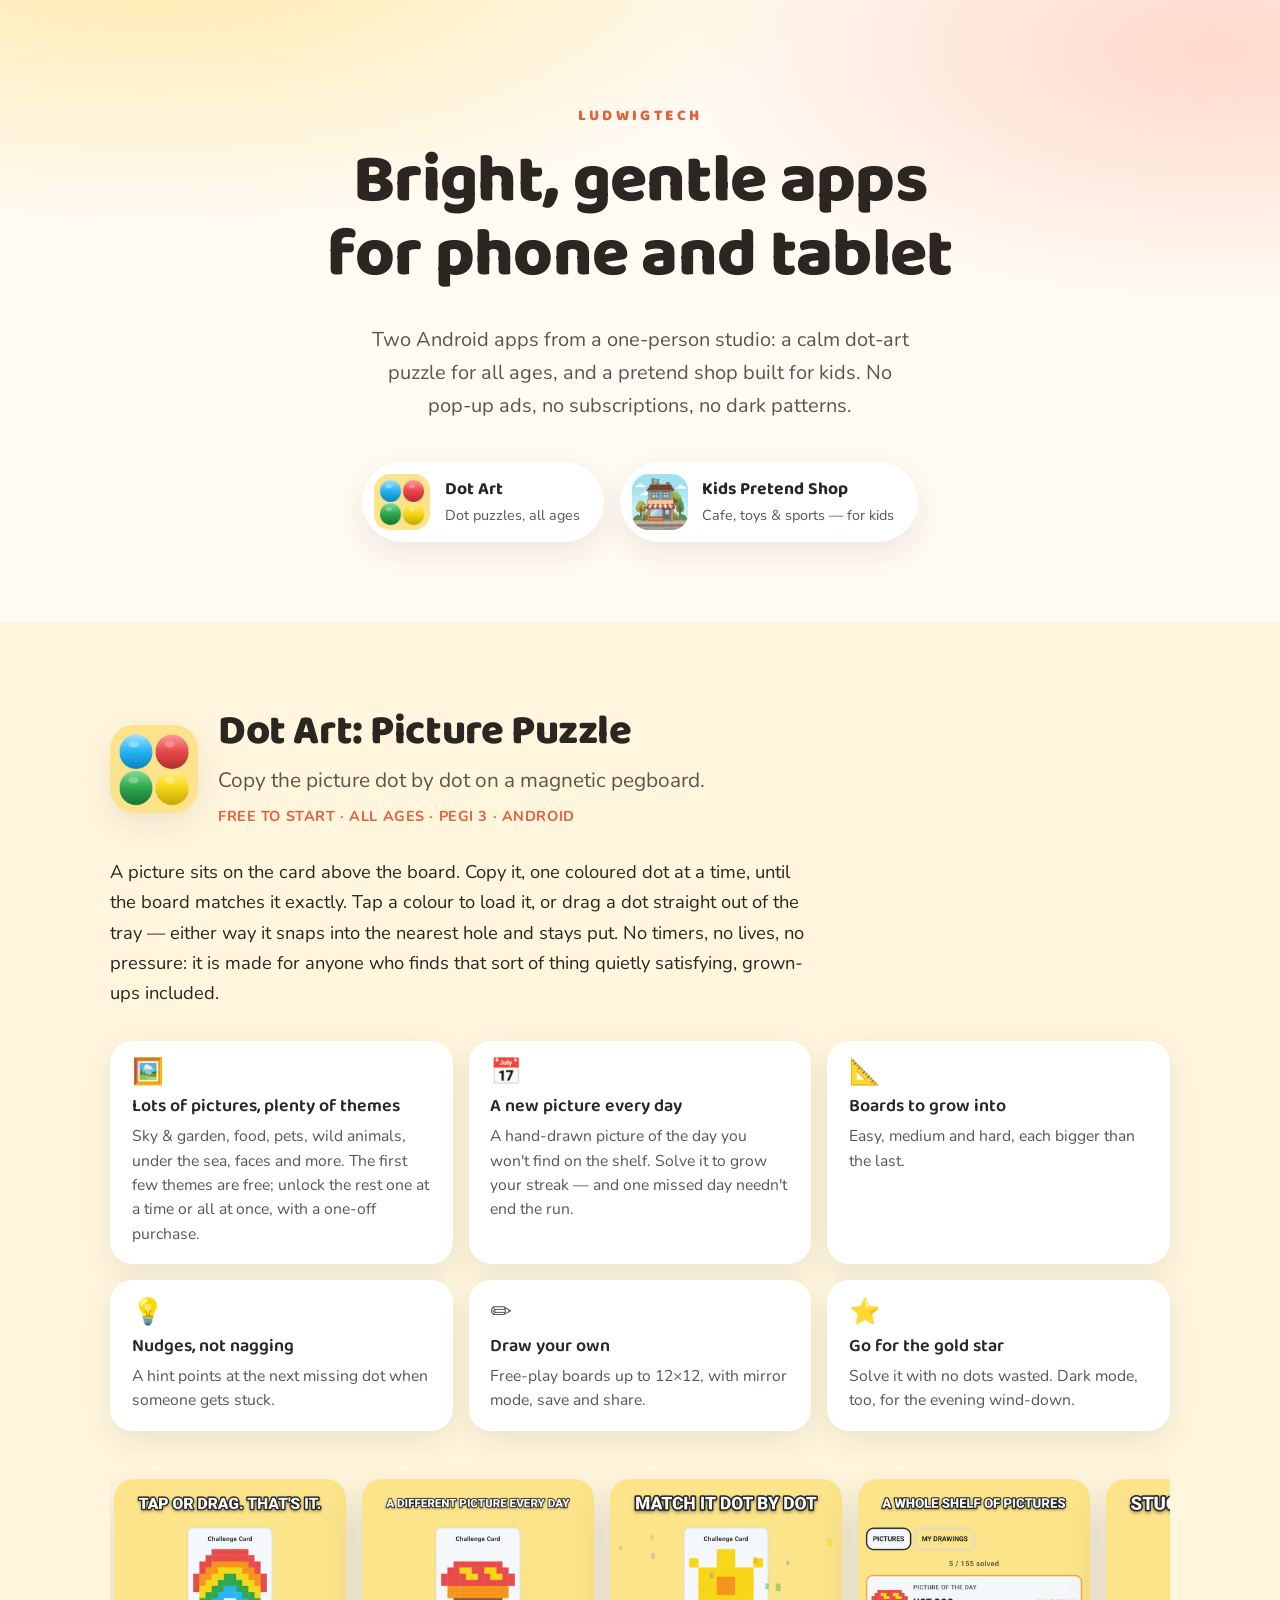
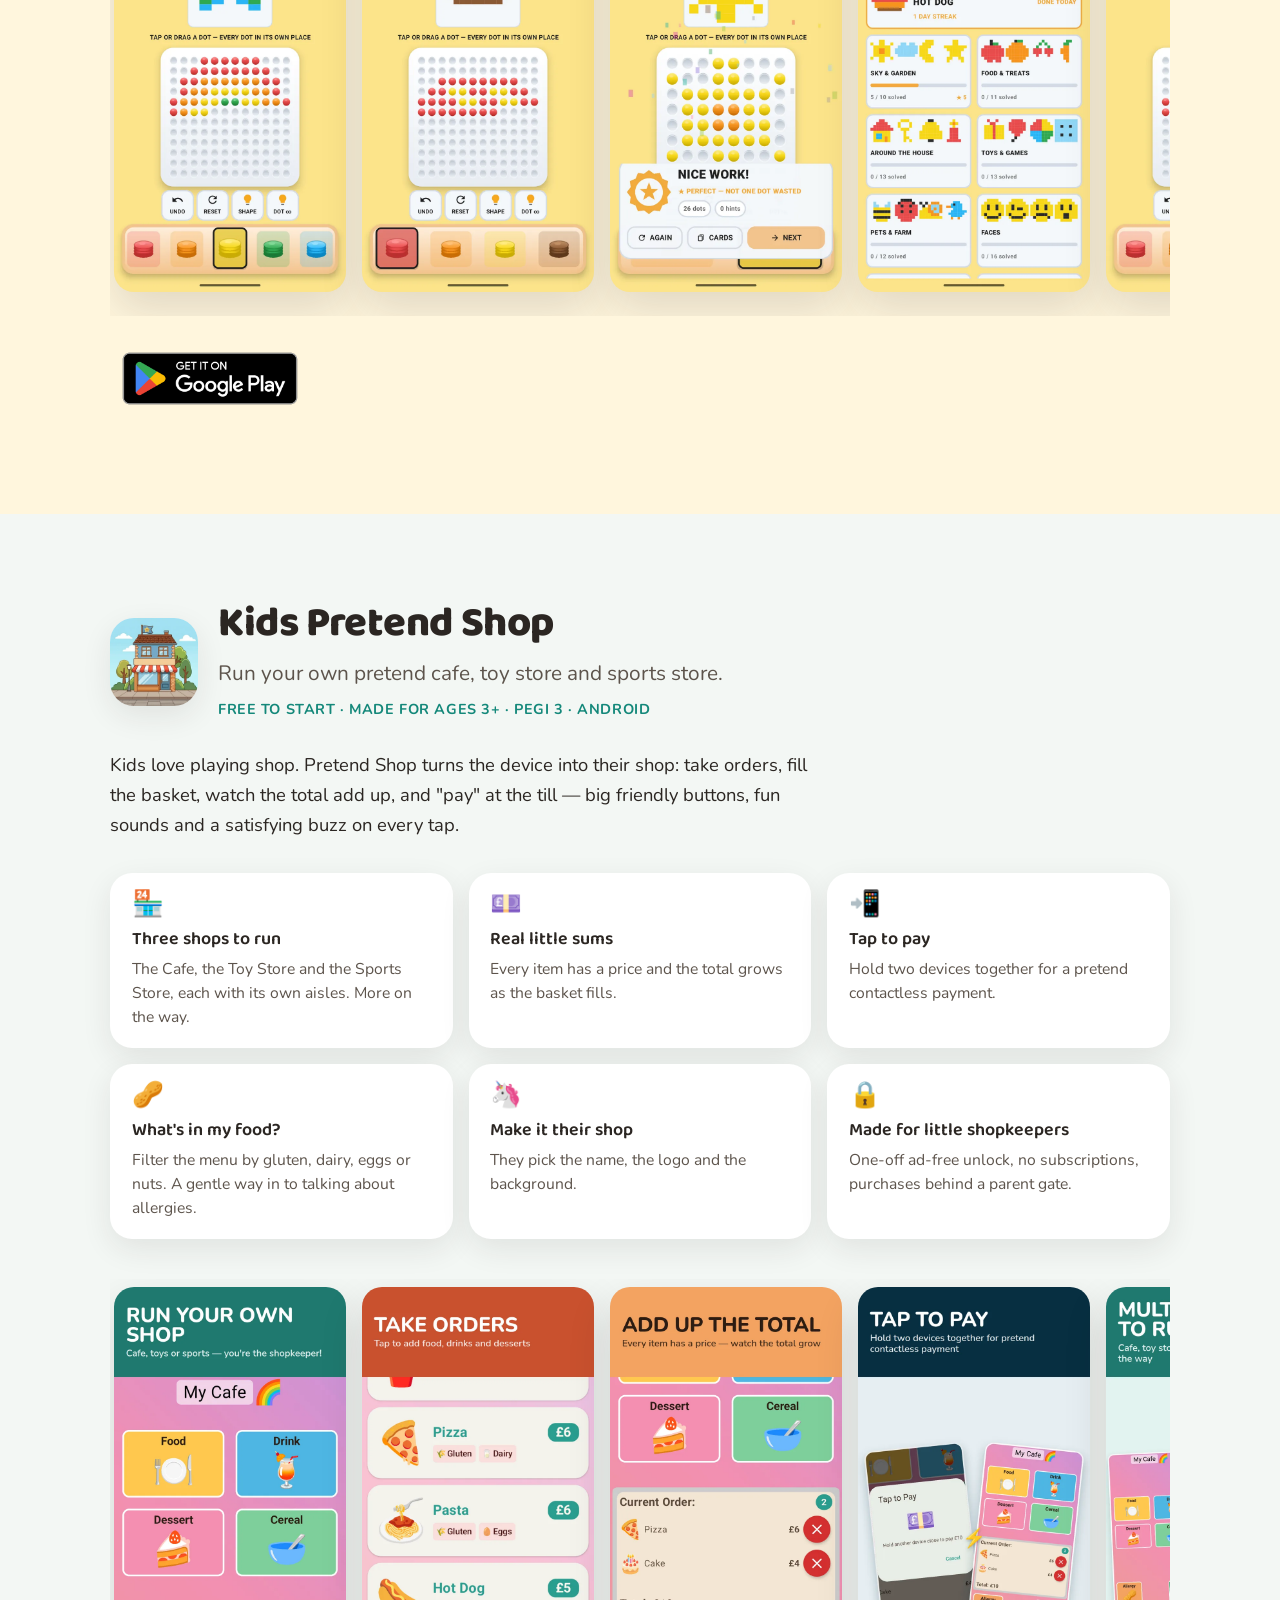
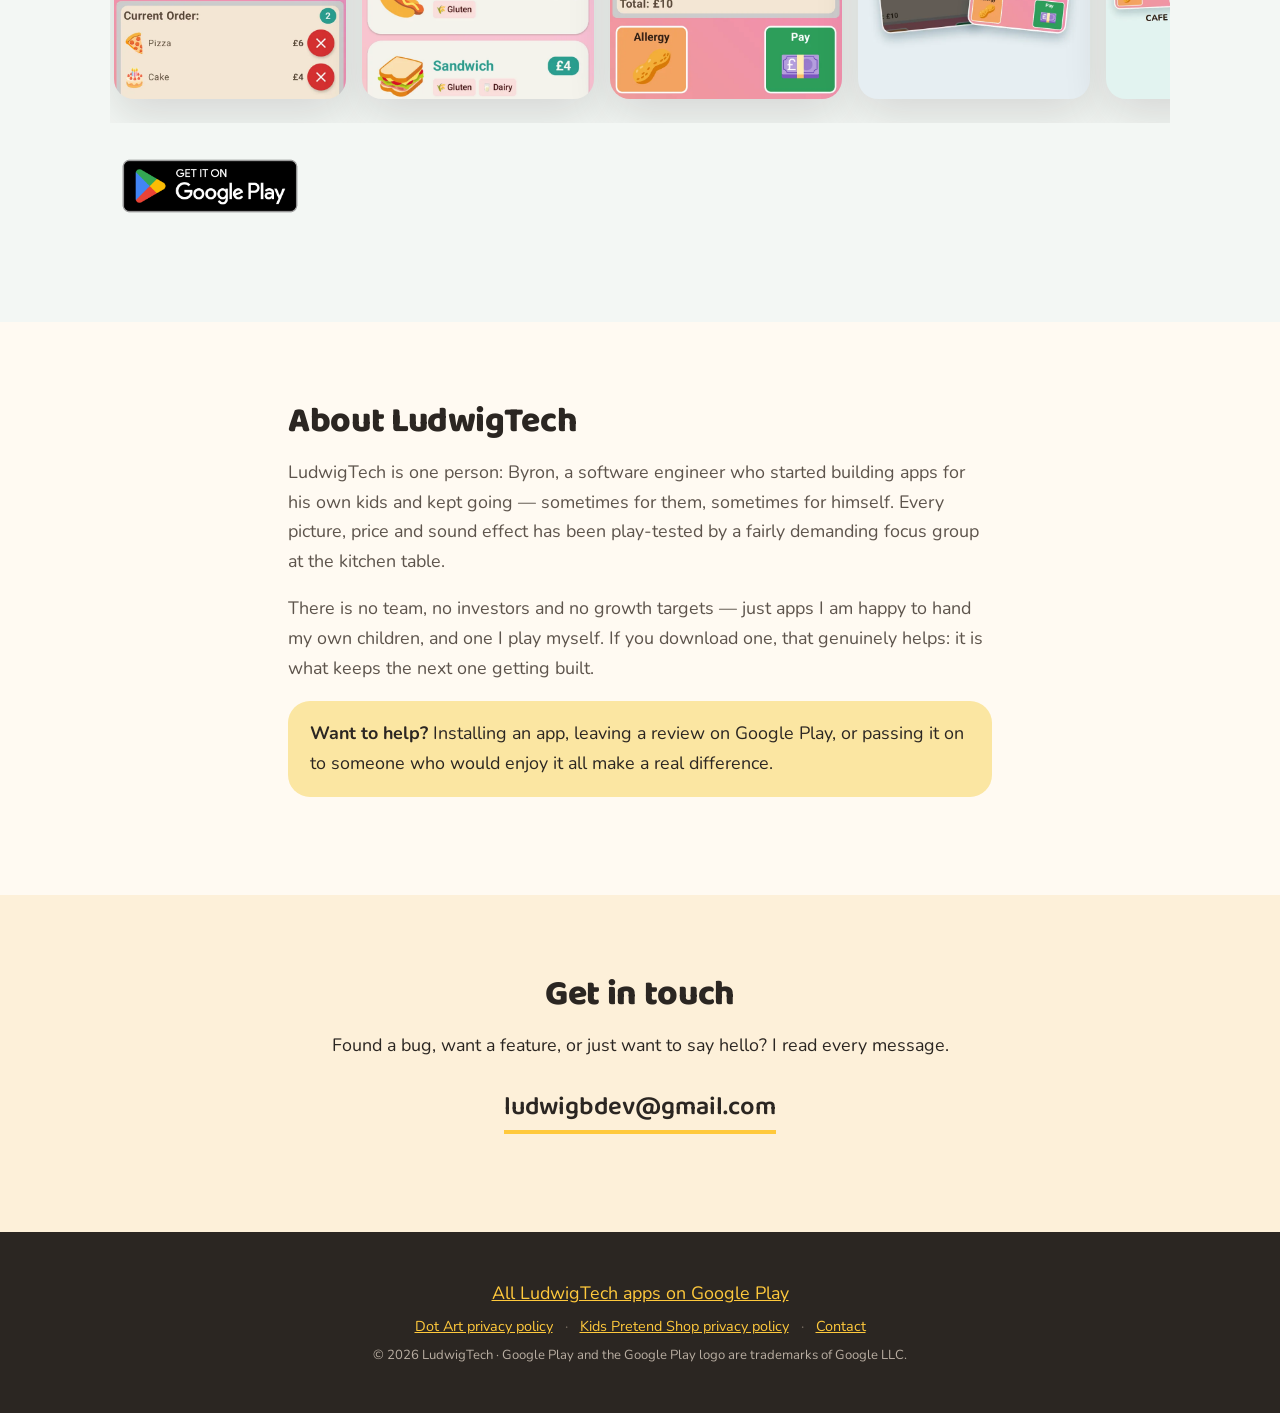
==== index.html @ 025e7d67 "Update Dot Art for 1.10: new name and picture of the day Rename to Dot Art: Picture Puzzle, add a fe" ====
<!DOCTYPE html>
<html lang="en">
<head>
<meta charset="UTF-8">
<meta name="viewport" content="width=device-width, initial-scale=1">
<title>LudwigTech — Bright, gentle Android apps</title>
<meta name="description" content="LudwigTech makes bright, gentle Android apps: Dot Art: Picture Puzzle, a calm dot puzzle for all ages, and Kids Pretend Shop, a pretend shop for kids.">
<meta name="author" content="LudwigTech">
<link rel="canonical" href="https://byronludwig.github.io/">

<meta property="og:type" content="website">
<meta property="og:title" content="LudwigTech — Bright, gentle Android apps">
<meta property="og:description" content="A calm dot puzzle for all ages, and a pretend shop for kids. Built by one person.">
<meta property="og:url" content="https://byronludwig.github.io/">
<meta property="og:image" content="https://byronludwig.github.io/assets/icons/pretend-shop.webp">
<meta name="twitter:card" content="summary_large_image">

<link rel="icon" href="assets/favicon.svg" type="image/svg+xml">
<link rel="apple-touch-icon" href="assets/icons/dot-art.webp">

<link rel="preconnect" href="https://fonts.googleapis.com">
<link rel="preconnect" href="https://fonts.gstatic.com" crossorigin>
<link rel="stylesheet" href="https://fonts.googleapis.com/css2?family=Baloo+2:wght@600;800&family=Nunito:wght@400;600;700&display=swap">
<link rel="stylesheet" href="styles.css">

<script type="application/ld+json">
{
  "@context": "https://schema.org",
  "@type": "Organization",
  "name": "LudwigTech",
  "url": "https://byronludwig.github.io/",
  "email": "ludwigbdev@gmail.com",
  "description": "Independent developer making bright, gentle Android apps."
}
</script>
</head>
<body>

<a class="skip-link" href="#apps">Skip to the apps</a>

<header class="hero">
  <div class="wrap">
    <p class="eyebrow">LudwigTech</p>
    <h1>Bright, gentle apps<br>for phone and tablet</h1>
    <p class="lede">
      Two Android apps from a one-person studio: a calm dot-art puzzle for all
      ages, and a pretend shop built for kids. No pop-up ads, no subscriptions,
      no dark patterns.
    </p>
    <nav class="hero-apps" aria-label="Our apps">
      <a class="hero-app" href="#dot-art">
        <img src="assets/icons/dot-art.webp" alt="" width="72" height="72" loading="eager">
        <span><strong>Dot Art</strong><em>Dot puzzles, all ages</em></span>
      </a>
      <a class="hero-app" href="#pretend-shop">
        <img src="assets/icons/pretend-shop.webp" alt="" width="72" height="72" loading="eager">
        <span><strong>Kids Pretend Shop</strong><em>Cafe, toys &amp; sports — for kids</em></span>
      </a>
    </nav>
  </div>
</header>

<main id="apps">

  <!-- ─────────────────────────  DOT ART  ───────────────────────── -->
  <section class="app app--dot" id="dot-art" aria-labelledby="dot-art-title">
    <div class="wrap">
      <div class="app-head">
        <img class="app-icon" src="assets/icons/dot-art.webp" alt="Dot Art app icon" width="112" height="112" loading="lazy">
        <div>
          <h2 id="dot-art-title">Dot Art: Picture Puzzle</h2>
          <p class="tagline">Copy the picture dot by dot on a magnetic pegboard.</p>
          <p class="meta">Free to start · All ages · PEGI 3 · Android</p>
        </div>
      </div>

      <p class="blurb">
        A picture sits on the card above the board. Copy it, one coloured dot at a
        time, until the board matches it exactly. Tap a colour to load it, or drag a
        dot straight out of the tray — either way it snaps into the nearest hole and
        stays put. No timers, no lives, no pressure: it is made for anyone who
        finds that sort of thing quietly satisfying, grown-ups included.
      </p>

      <ul class="features">
        <li><span aria-hidden="true">🖼️</span><strong>Lots of pictures, plenty of themes</strong>Sky &amp; garden, food, pets, wild animals, under the sea, faces and more. The first few themes are free; unlock the rest one at a time or all at once, with a one-off purchase.</li>
        <li><span aria-hidden="true">📅</span><strong>A new picture every day</strong>A hand-drawn picture of the day you won't find on the shelf. Solve it to grow your streak — and one missed day needn't end the run.</li>
        <li><span aria-hidden="true">📐</span><strong>Boards to grow into</strong>Easy, medium and hard, each bigger than the last.</li>
        <li><span aria-hidden="true">💡</span><strong>Nudges, not nagging</strong>A hint points at the next missing dot when someone gets stuck.</li>
        <li><span aria-hidden="true">✏️</span><strong>Draw your own</strong>Free-play boards up to 12×12, with mirror mode, save and share.</li>
        <li><span aria-hidden="true">⭐</span><strong>Go for the gold star</strong>Solve it with no dots wasted. Dark mode, too, for the evening wind-down.</li>
      </ul>

      <div class="shots" role="group" aria-label="Dot Art screenshots" tabindex="0">
        <img src="assets/shots/dot-art/04.webp" alt="Tap or drag a dot — a rainbow picture part-built on the pegboard" width="720" height="1280" loading="lazy">
        <img src="assets/shots/dot-art/07.webp" alt="The picture of the day, a hot dog, part-copied on the pegboard" width="720" height="1280" loading="lazy">
        <img src="assets/shots/dot-art/02.webp" alt="A solved sun picture with a gold star and the message Perfect — not one dot wasted" width="720" height="1280" loading="lazy">
        <img src="assets/shots/dot-art/01.webp" alt="The picture shelf, with the picture of the day on a one-day streak above themes such as Sky and Garden, Food and Treats, Pets and Farm" width="720" height="1280" loading="lazy">
        <img src="assets/shots/dot-art/05.webp" alt="A hint highlighting the hole where a dot is missing" width="720" height="1280" loading="lazy">
        <img src="assets/shots/dot-art/03.webp" alt="Free drawing mode on a 12 by 12 board with a full colour tray" width="720" height="1280" loading="lazy">
        <img src="assets/shots/dot-art/06.webp" alt="The same rainbow board in dark mode" width="720" height="1280" loading="lazy">
      </div>

      <a class="badge" href="https://play.google.com/store/apps/details?id=com.byronludwig.matchthepicture" rel="noopener">
        <img src="assets/google-play-badge.png" alt="Get Dot Art: Picture Puzzle on Google Play" width="323" height="125" loading="lazy">
      </a>
    </div>
  </section>

  <!-- ──────────────────────  PRETEND SHOP  ─────────────────────── -->
  <section class="app app--shop" id="pretend-shop" aria-labelledby="shop-title">
    <div class="wrap">
      <div class="app-head">
        <img class="app-icon" src="assets/icons/pretend-shop.webp" alt="Kids Pretend Shop app icon" width="112" height="112" loading="lazy">
        <div>
          <h2 id="shop-title">Kids Pretend Shop</h2>
          <p class="tagline">Run your own pretend cafe, toy store and sports store.</p>
          <p class="meta">Free to start · Made for ages 3+ · PEGI 3 · Android</p>
        </div>
      </div>

      <p class="blurb">
        Kids love playing shop. Pretend Shop turns the device into their shop:
        take orders, fill the basket, watch the total add up, and "pay" at the till —
        big friendly buttons, fun sounds and a satisfying buzz on every tap.
      </p>

      <ul class="features">
        <li><span aria-hidden="true">🏪</span><strong>Three shops to run</strong>The Cafe, the Toy Store and the Sports Store, each with its own aisles. More on the way.</li>
        <li><span aria-hidden="true">💷</span><strong>Real little sums</strong>Every item has a price and the total grows as the basket fills.</li>
        <li><span aria-hidden="true">📲</span><strong>Tap to pay</strong>Hold two devices together for a pretend contactless payment.</li>
        <li><span aria-hidden="true">🥜</span><strong>What's in my food?</strong>Filter the menu by gluten, dairy, eggs or nuts. A gentle way in to talking about allergies.</li>
        <li><span aria-hidden="true">🦄</span><strong>Make it their shop</strong>They pick the name, the logo and the background.</li>
        <li><span aria-hidden="true">🔒</span><strong>Made for little shopkeepers</strong>One-off ad-free unlock, no subscriptions, purchases behind a parent gate.</li>
      </ul>

      <div class="shots" role="group" aria-label="Kids Pretend Shop screenshots" tabindex="0">
        <img src="assets/shots/pretend-shop/01.webp" alt="The cafe counter with Food, Drink, Dessert and Cereal buttons and a current order" width="720" height="1280" loading="lazy">
        <img src="assets/shots/pretend-shop/02.webp" alt="Taking an order — pizza, pasta, hot dog and sandwich with prices and allergy tags" width="720" height="1280" loading="lazy">
        <img src="assets/shots/pretend-shop/03.webp" alt="The basket adding up to a ten pound total, with Allergy and Pay buttons" width="720" height="1280" loading="lazy">
        <img src="assets/shots/pretend-shop/04.webp" alt="Two phones held together for a pretend tap-to-pay payment" width="720" height="1280" loading="lazy">
        <img src="assets/shots/pretend-shop/05.webp" alt="The cafe, toy shop and sports shop side by side" width="720" height="1280" loading="lazy">
        <img src="assets/shots/pretend-shop/06.webp" alt="The allergy picker with dairy, eggs, gluten, nuts and peanuts" width="720" height="1280" loading="lazy">
        <img src="assets/shots/pretend-shop/07.webp" alt="Two customised shops named Emma's Cafe and Jake's Sports World" width="720" height="1280" loading="lazy">
        <img src="assets/shots/pretend-shop/08.webp" alt="A cafe customised with a cloudy sky background and a unicorn logo" width="720" height="1280" loading="lazy">
      </div>

      <a class="badge" href="https://play.google.com/store/apps/details?id=com.byronludwig.pretendplay" rel="noopener">
        <img src="assets/google-play-badge.png" alt="Get Kids Pretend Shop on Google Play" width="323" height="125" loading="lazy">
      </a>
    </div>
  </section>

  <!-- ─────────────────────────  ABOUT  ─────────────────────────── -->
  <section class="about" id="about" aria-labelledby="about-title">
    <div class="wrap">
      <h2 id="about-title">About LudwigTech</h2>
      <p>
        LudwigTech is one person: Byron, a software engineer who started building
        apps for his own kids and kept going — sometimes for them, sometimes for
        himself. Every picture, price and sound effect has been play-tested by a
        fairly demanding focus group at the kitchen table.
      </p>
      <p>
        There is no team, no investors and no growth targets — just apps I am happy
        to hand my own children, and one I play myself. If you download one, that
        genuinely helps: it is what keeps the next one getting built.
      </p>
      <p class="support">
        <strong>Want to help?</strong> Installing an app, leaving a review on Google
        Play, or passing it on to someone who would enjoy it all make a real
        difference.
      </p>
    </div>
  </section>

  <!-- ────────────────────────  CONTACT  ────────────────────────── -->
  <section class="contact" id="contact" aria-labelledby="contact-title">
    <div class="wrap">
      <h2 id="contact-title">Get in touch</h2>
      <p>
        Found a bug, want a feature, or just want to say hello? I read every message.
      </p>
      <p><a class="mail" href="mailto:ludwigbdev@gmail.com">ludwigbdev@gmail.com</a></p>
    </div>
  </section>

</main>

<footer>
  <div class="wrap">
    <p>
      <a href="https://play.google.com/store/apps/developer?id=LudwigTech" rel="noopener">All LudwigTech apps on Google Play</a>
    </p>
    <p class="links">
      <a href="https://sites.google.com/view/matchthepicture" rel="noopener">Dot Art privacy policy</a>
      <span aria-hidden="true">·</span>
      <a href="https://sites.google.com/view/kidspretendshop" rel="noopener">Kids Pretend Shop privacy policy</a>
      <span aria-hidden="true">·</span>
      <a href="mailto:ludwigbdev@gmail.com">Contact</a>
    </p>
    <p class="small">
      © <span id="year">2026</span> LudwigTech · Google Play and the Google Play logo are trademarks of Google LLC.
    </p>
  </div>
</footer>

<script src="script.js"></script>
</body>
</html>
---- styles.css ----
/* LudwigTech — byronludwig.github.io */

:root {
  --cream:      #fffaf2;
  --cream-deep: #fdf0d9;
  --ink:        #2b2622;
  --ink-soft:   #5d544c;
  --sun:        #ffc93c;
  --sun-soft:   #fbe6a2;
  --coral:      #e2603c;
  --teal:       #14887a;
  --shop-tint:  #f3f7f4;
  --dot-tint:   #fff6dd;
  --radius:     22px;
  --shadow:     0 10px 30px rgba(43, 38, 34, .09);
  --shadow-lg:  0 18px 44px rgba(43, 38, 34, .14);
}

* { box-sizing: border-box; }

html { scroll-behavior: smooth; }

body {
  margin: 0;
  background: var(--cream);
  color: var(--ink);
  font: 400 clamp(1rem, .96rem + .2vw, 1.125rem)/1.65 Nunito, system-ui, sans-serif;
  -webkit-font-smoothing: antialiased;
}

h1, h2, h3 {
  font-family: "Baloo 2", Nunito, system-ui, sans-serif;
  font-weight: 800;
  line-height: 1.08;
  margin: 0 0 .5em;
  letter-spacing: -.01em;
}

a { color: var(--coral); }

img { max-width: 100%; display: block; }

.wrap {
  width: min(1060px, 100% - 2rem);
  margin-inline: auto;
}

.skip-link {
  position: absolute;
  left: -9999px;
  background: var(--ink);
  color: #fff;
  padding: .75rem 1.25rem;
  border-radius: 0 0 12px 0;
  z-index: 10;
}
.skip-link:focus { left: 0; top: 0; }

:where(a, [tabindex]):focus-visible {
  outline: 3px solid var(--teal);
  outline-offset: 3px;
  border-radius: 8px;
}

/* ── hero ───────────────────────────────────────────────────── */

.hero {
  padding: clamp(3.5rem, 9vw, 6.5rem) 0 clamp(3rem, 7vw, 5rem);
  background:
    radial-gradient(1100px 460px at 12% -10%, #ffe9a8 0%, transparent 62%),
    radial-gradient(900px 420px at 95% 8%, #ffd9cc 0%, transparent 60%),
    var(--cream);
  text-align: center;
}

.eyebrow {
  font-family: "Baloo 2", sans-serif;
  font-weight: 800;
  font-size: .95rem;
  letter-spacing: .22em;
  text-transform: uppercase;
  color: var(--coral);
  margin: 0 0 1rem;
}

.hero h1 {
  font-size: clamp(2.35rem, 1.5rem + 4.2vw, 4.25rem);
  margin-bottom: .45em;
}

.lede {
  max-width: 34rem;
  margin: 0 auto;
  color: var(--ink-soft);
  font-size: clamp(1.05rem, 1rem + .35vw, 1.25rem);
}

.hero-apps {
  display: flex;
  flex-wrap: wrap;
  gap: 1rem;
  justify-content: center;
  margin-top: 2.5rem;
}

.hero-app {
  display: flex;
  align-items: center;
  gap: .9rem;
  padding: .75rem 1.5rem .75rem .75rem;
  background: #fff;
  border-radius: 999px;
  box-shadow: var(--shadow);
  text-decoration: none;
  color: var(--ink);
  transition: transform .18s ease, box-shadow .18s ease;
}
.hero-app:hover,
.hero-app:focus-visible { transform: translateY(-3px); box-shadow: var(--shadow-lg); }
.hero-app img { width: 56px; height: 56px; border-radius: 16px; }
.hero-app span { display: flex; flex-direction: column; text-align: left; }
.hero-app strong { font-family: "Baloo 2", sans-serif; font-size: 1.1rem; }
.hero-app em { font-style: normal; font-size: .9rem; color: var(--ink-soft); }

/* ── app sections ───────────────────────────────────────────── */

.app { padding: clamp(3rem, 8vw, 5.5rem) 0; }
.app--dot  { background: var(--dot-tint); }
.app--shop { background: var(--shop-tint); }

.app-head {
  display: flex;
  align-items: center;
  gap: 1.25rem;
  flex-wrap: wrap;
  margin-bottom: 1.75rem;
}

.app-icon {
  width: 88px;
  height: 88px;
  border-radius: 24px;
  box-shadow: var(--shadow);
  flex: none;
}

.app h2 { font-size: clamp(1.7rem, 1.2rem + 2vw, 2.6rem); margin-bottom: .2em; }

.tagline {
  margin: 0;
  font-size: clamp(1.05rem, 1rem + .4vw, 1.3rem);
  color: var(--ink-soft);
}

.meta {
  margin: .5rem 0 0;
  font-size: .9rem;
  font-weight: 700;
  letter-spacing: .04em;
  text-transform: uppercase;
  color: var(--teal);
}

.app--dot .meta { color: var(--coral); }

.blurb {
  max-width: 44rem;
  margin: 0 0 2rem;
  font-size: clamp(1.02rem, 1rem + .25vw, 1.15rem);
}

.features {
  list-style: none;
  padding: 0;
  margin: 0 0 2.5rem;
  display: grid;
  gap: 1rem;
  grid-template-columns: repeat(auto-fit, minmax(270px, 1fr));
}

.features li {
  background: #fff;
  border-radius: var(--radius);
  padding: 1.15rem 1.35rem;
  box-shadow: var(--shadow);
  font-size: .98rem;
  line-height: 1.55;
  color: var(--ink-soft);
}

.features li span {
  display: block;
  font-size: 1.6rem;
  line-height: 1;
  margin-bottom: .55rem;
}

.features li strong {
  display: block;
  font-family: "Baloo 2", sans-serif;
  font-weight: 600;
  font-size: 1.12rem;
  color: var(--ink);
  margin-bottom: .2rem;
}

/* ── screenshot strip ───────────────────────────────────────── */

.shots {
  display: flex;
  gap: 1rem;
  overflow-x: auto;
  scroll-snap-type: x mandatory;
  padding: .5rem .25rem 1.5rem;
  margin-bottom: 1.5rem;
  scrollbar-width: thin;
  -webkit-overflow-scrolling: touch;
}

.shots img {
  flex: none;
  width: clamp(180px, 44vw, 232px);
  height: auto;
  border-radius: 20px;
  box-shadow: var(--shadow-lg);
  scroll-snap-align: center;
  background: #fff;
}

.shots.is-grabbing { cursor: grabbing; }
.shots.is-grabbing img { pointer-events: none; }

/* ── store badge ────────────────────────────────────────────── */

.badge {
  display: inline-block;
  transition: transform .18s ease;
}
.badge:hover, .badge:focus-visible { transform: scale(1.04); }
.badge img { width: 200px; height: auto; }

/* ── about + contact ────────────────────────────────────────── */

.about, .contact { padding: clamp(3rem, 7vw, 5rem) 0; }
.about { background: var(--cream); }

.about .wrap, .contact .wrap { max-width: 44rem; }
.about h2, .contact h2 { font-size: clamp(1.6rem, 1.2rem + 1.6vw, 2.2rem); }
.about p { color: var(--ink-soft); }

.support {
  background: var(--sun-soft);
  border-radius: var(--radius);
  padding: 1.15rem 1.35rem;
  color: var(--ink) !important;
}

.contact {
  background: var(--cream-deep);
  text-align: center;
}

.mail {
  display: inline-block;
  margin-top: .5rem;
  font-family: "Baloo 2", sans-serif;
  font-weight: 600;
  font-size: clamp(1.15rem, 1rem + 1vw, 1.6rem);
  color: var(--ink);
  text-decoration: none;
  border-bottom: 4px solid var(--sun);
  padding-bottom: 2px;
}
.mail:hover, .mail:focus-visible { border-bottom-color: var(--coral); }

/* ── footer ─────────────────────────────────────────────────── */

footer {
  background: var(--ink);
  color: #f4ece2;
  padding: 2.5rem 0;
  text-align: center;
}
footer a { color: var(--sun); }
footer p { margin: .4rem 0; }
footer .small { font-size: .82rem; color: #b9aea2; }
footer .links {
  display: flex;
  flex-wrap: wrap;
  gap: .5rem .75rem;
  justify-content: center;
  font-size: .9rem;
}
footer .links span { color: #7d7166; }

@media (prefers-reduced-motion: reduce) {
  html { scroll-behavior: auto; }
  * { transition: none !important; }
}
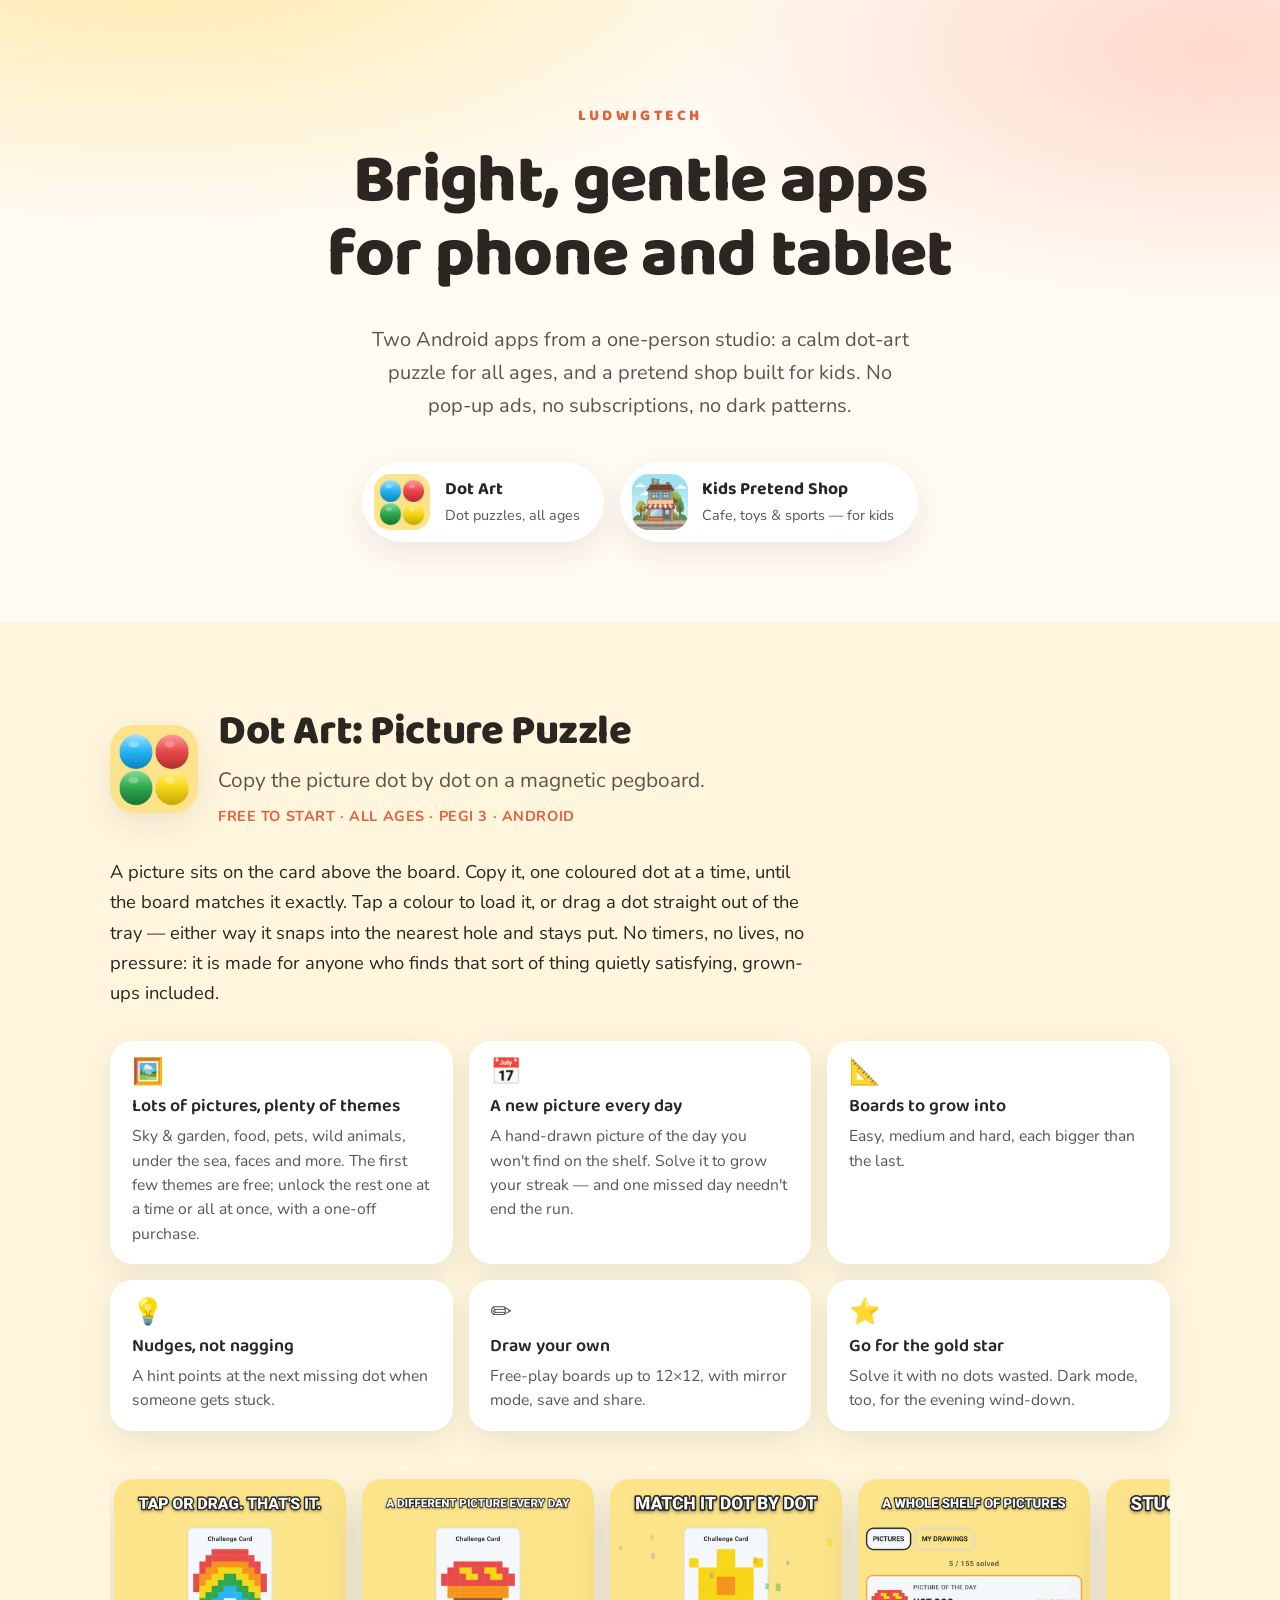
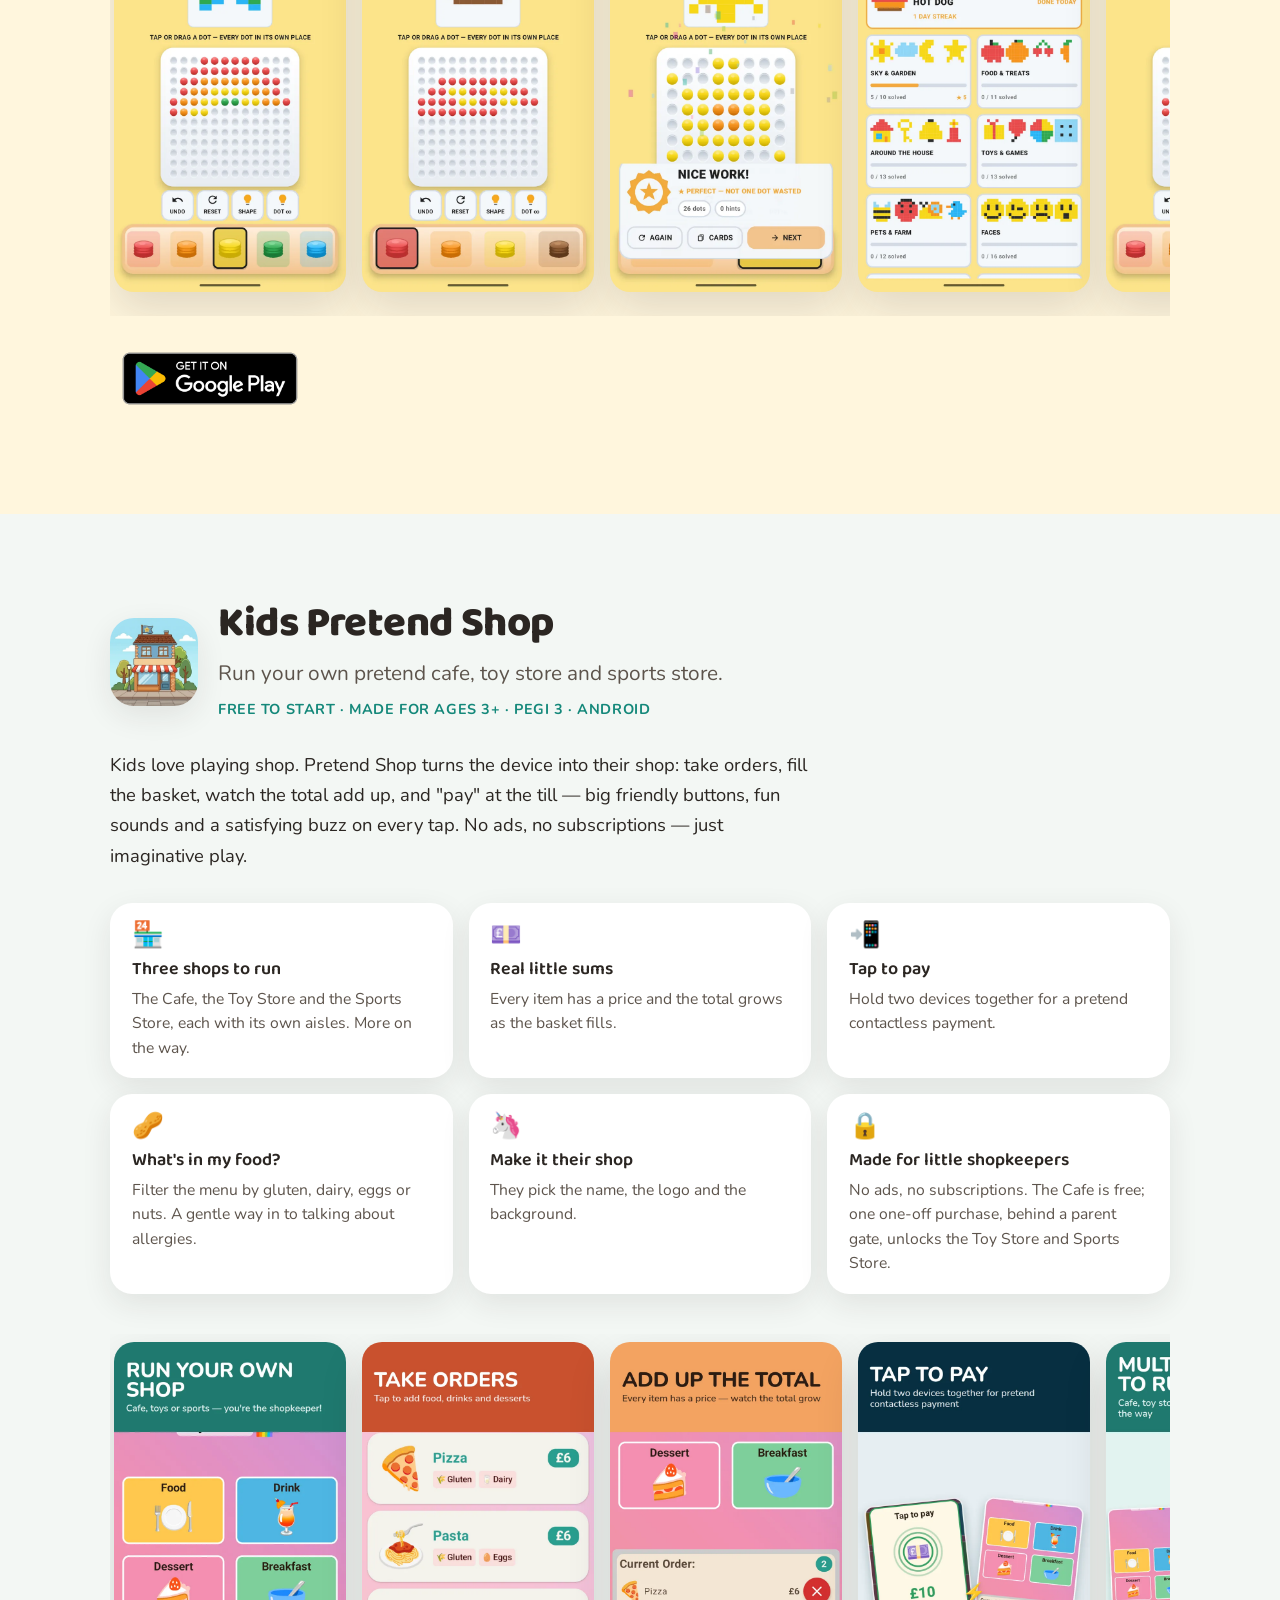
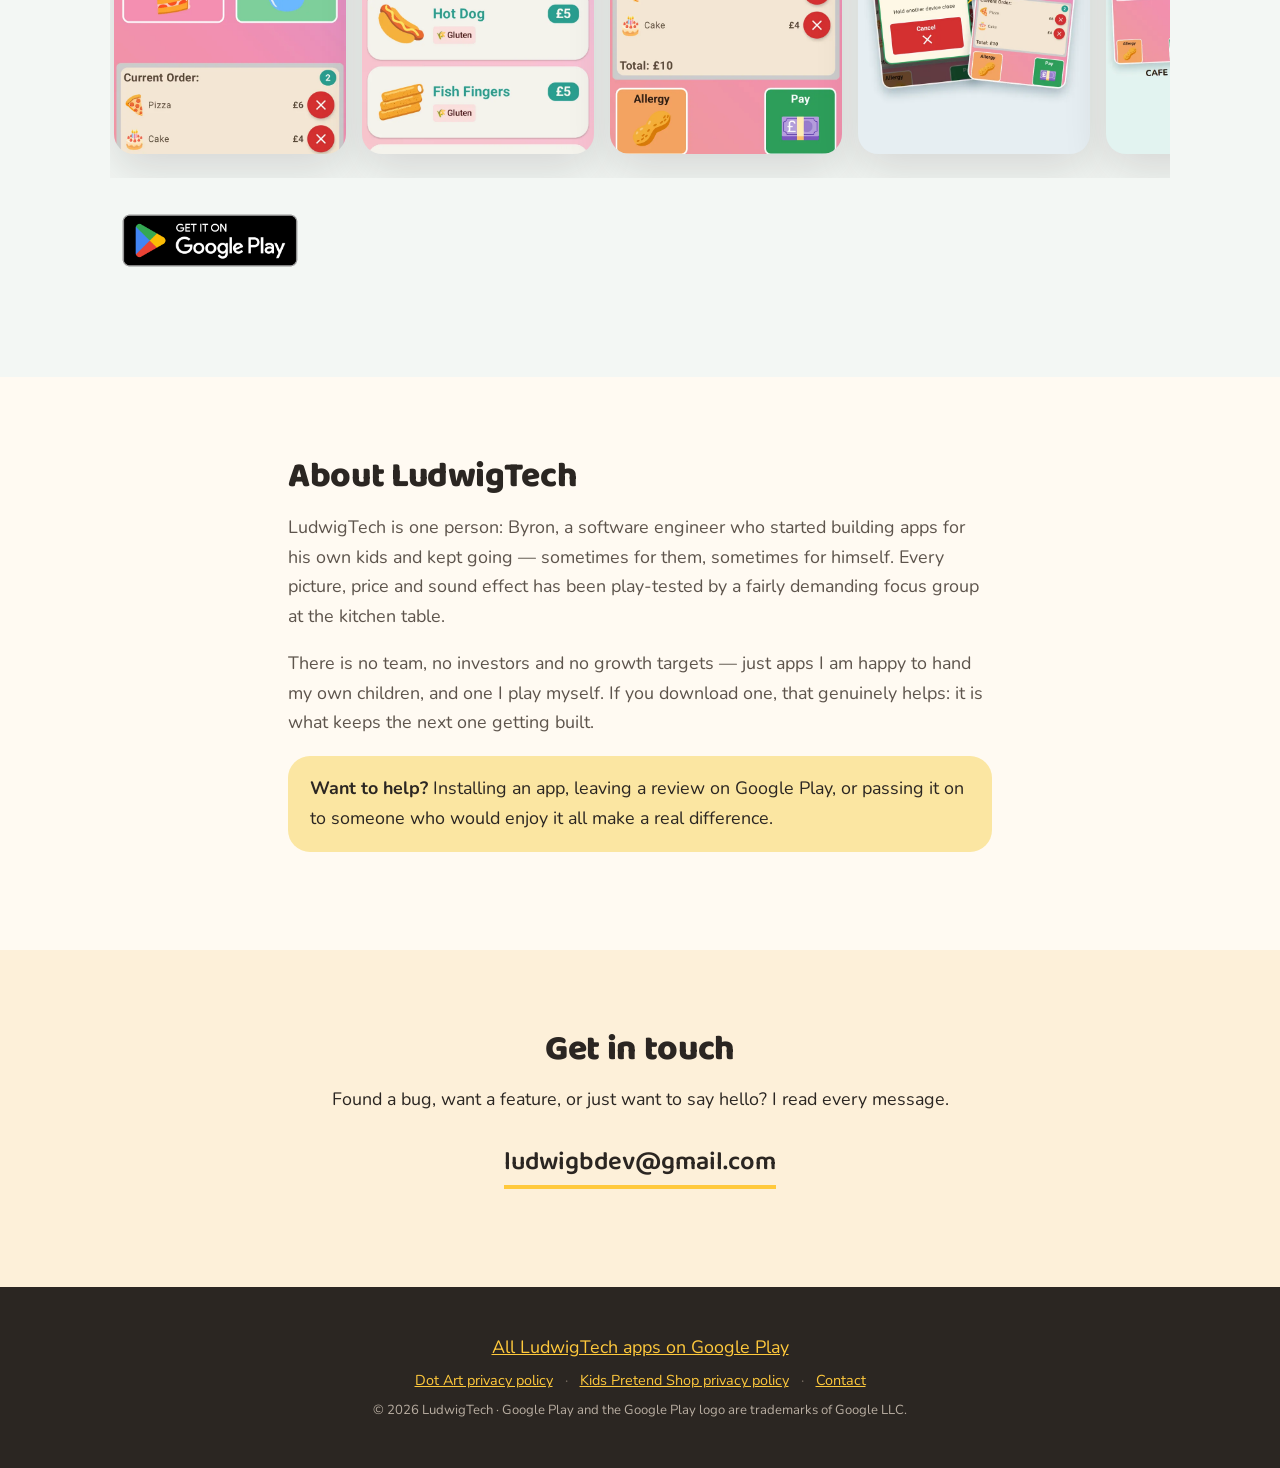
==== commit 5e7216e3: "Update Kids Pretend Shop for 1.4: no ads 1.4 removes all advertising and the Remove Ads purchase, le" ====
--- a/index.html
+++ b/index.html
@@ -123,6 +123,7 @@
         Kids love playing shop. Pretend Shop turns the device into their shop:
         take orders, fill the basket, watch the total add up, and "pay" at the till —
         big friendly buttons, fun sounds and a satisfying buzz on every tap.
+        No ads, no subscriptions — just imaginative play.
       </p>
 
       <ul class="features">
@@ -131,18 +132,18 @@
         <li><span aria-hidden="true">📲</span><strong>Tap to pay</strong>Hold two devices together for a pretend contactless payment.</li>
         <li><span aria-hidden="true">🥜</span><strong>What's in my food?</strong>Filter the menu by gluten, dairy, eggs or nuts. A gentle way in to talking about allergies.</li>
         <li><span aria-hidden="true">🦄</span><strong>Make it their shop</strong>They pick the name, the logo and the background.</li>
-        <li><span aria-hidden="true">🔒</span><strong>Made for little shopkeepers</strong>One-off ad-free unlock, no subscriptions, purchases behind a parent gate.</li>
+        <li><span aria-hidden="true">🔒</span><strong>Made for little shopkeepers</strong>No ads, no subscriptions. The Cafe is free; one one-off purchase, behind a parent gate, unlocks the Toy Store and Sports Store.</li>
       </ul>
 
       <div class="shots" role="group" aria-label="Kids Pretend Shop screenshots" tabindex="0">
-        <img src="assets/shots/pretend-shop/01.webp" alt="The cafe counter with Food, Drink, Dessert and Cereal buttons and a current order" width="720" height="1280" loading="lazy">
-        <img src="assets/shots/pretend-shop/02.webp" alt="Taking an order — pizza, pasta, hot dog and sandwich with prices and allergy tags" width="720" height="1280" loading="lazy">
+        <img src="assets/shots/pretend-shop/01.webp" alt="The cafe counter with Food, Drink, Dessert and Breakfast buttons and a current order" width="720" height="1280" loading="lazy">
+        <img src="assets/shots/pretend-shop/02.webp" alt="Taking an order — pizza, pasta, hot dog and fish fingers with prices and allergy tags" width="720" height="1280" loading="lazy">
         <img src="assets/shots/pretend-shop/03.webp" alt="The basket adding up to a ten pound total, with Allergy and Pay buttons" width="720" height="1280" loading="lazy">
         <img src="assets/shots/pretend-shop/04.webp" alt="Two phones held together for a pretend tap-to-pay payment" width="720" height="1280" loading="lazy">
         <img src="assets/shots/pretend-shop/05.webp" alt="The cafe, toy shop and sports shop side by side" width="720" height="1280" loading="lazy">
-        <img src="assets/shots/pretend-shop/06.webp" alt="The allergy picker with dairy, eggs, gluten, nuts and peanuts" width="720" height="1280" loading="lazy">
-        <img src="assets/shots/pretend-shop/07.webp" alt="Two customised shops named Emma's Cafe and Jake's Sports World" width="720" height="1280" loading="lazy">
-        <img src="assets/shots/pretend-shop/08.webp" alt="A cafe customised with a cloudy sky background and a unicorn logo" width="720" height="1280" loading="lazy">
+        <img src="assets/shots/pretend-shop/06.webp" alt="The allergy picker with dairy and nuts ticked, hiding 21 items from the menu" width="720" height="1280" loading="lazy">
+        <img src="assets/shots/pretend-shop/07.webp" alt="Two customised shops — a cafe on a cloudy sky background and a sports store on bright blue" width="720" height="1280" loading="lazy">
+        <img src="assets/shots/pretend-shop/08.webp" alt="Made for little shopkeepers — no ads, no subscriptions and parent-gated purchases" width="720" height="1280" loading="lazy">
       </div>
 
       <a class="badge" href="https://play.google.com/store/apps/details?id=com.byronludwig.pretendplay" rel="noopener">
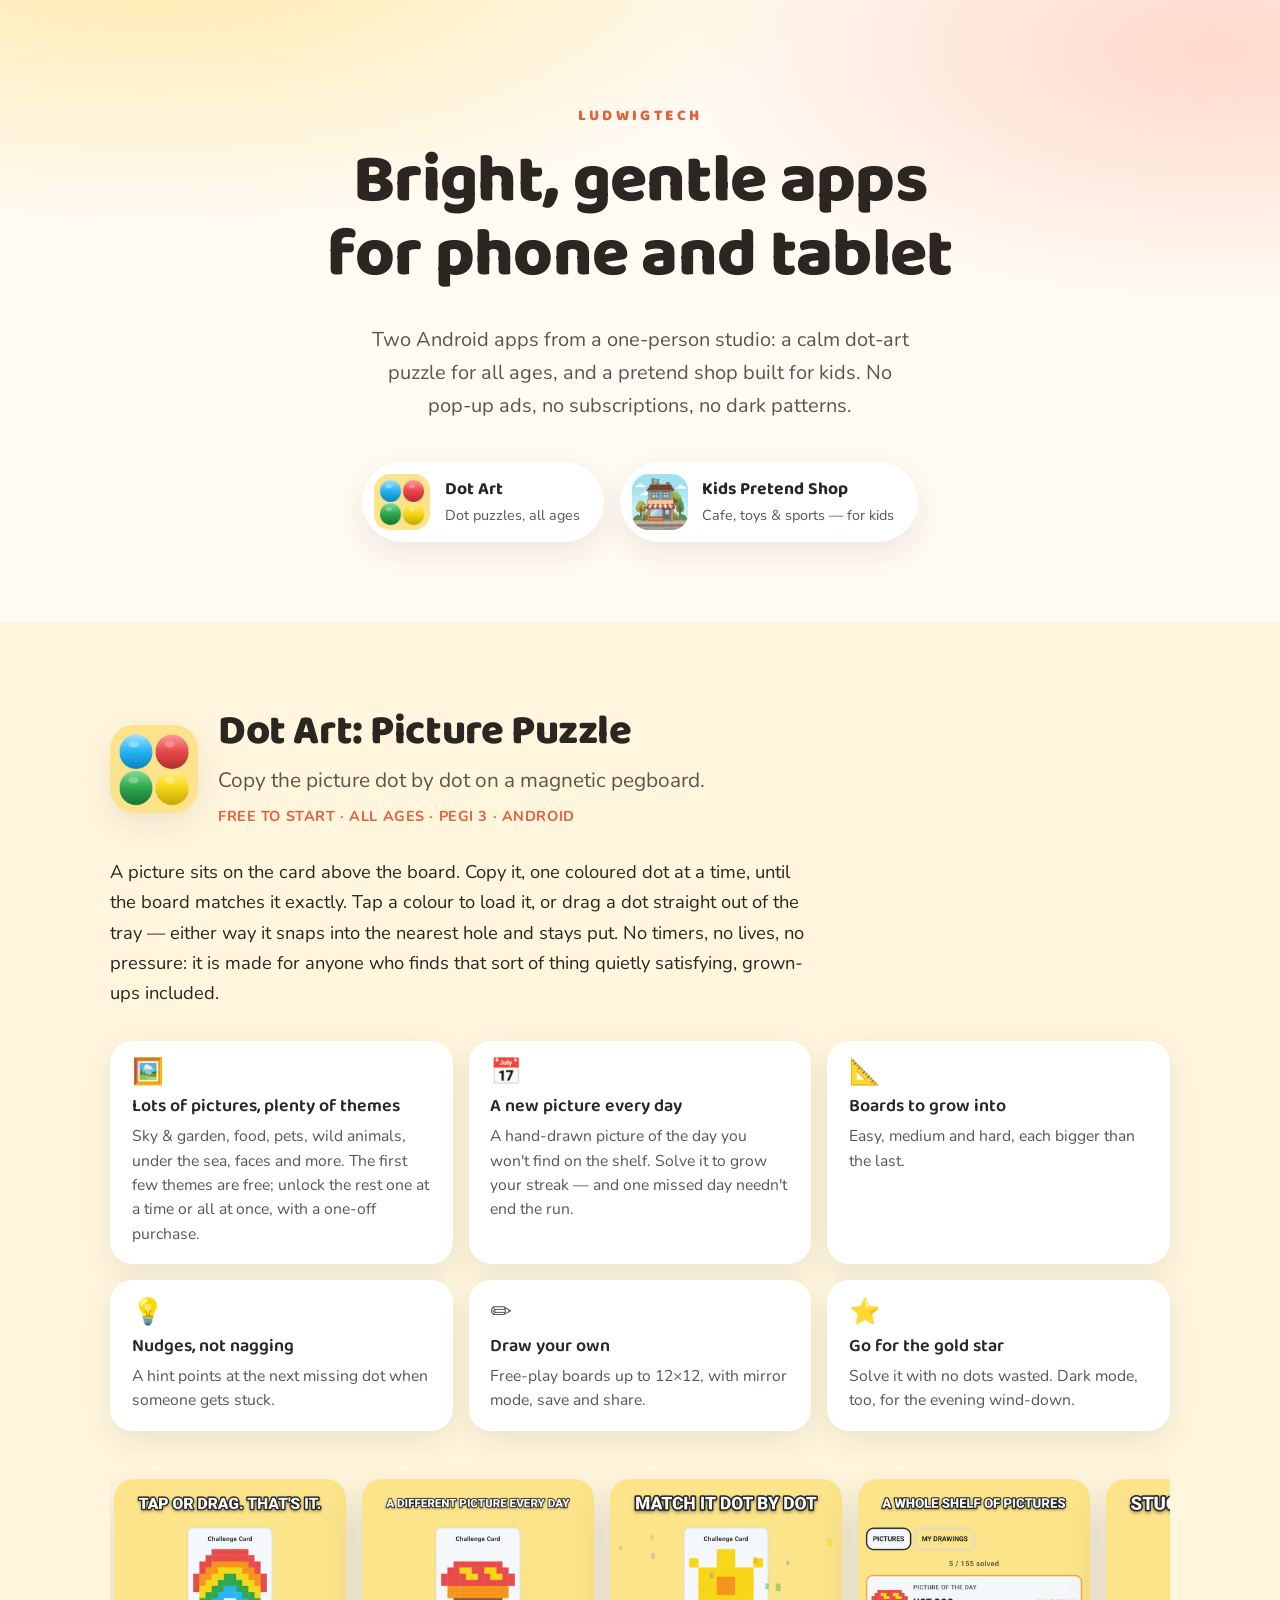
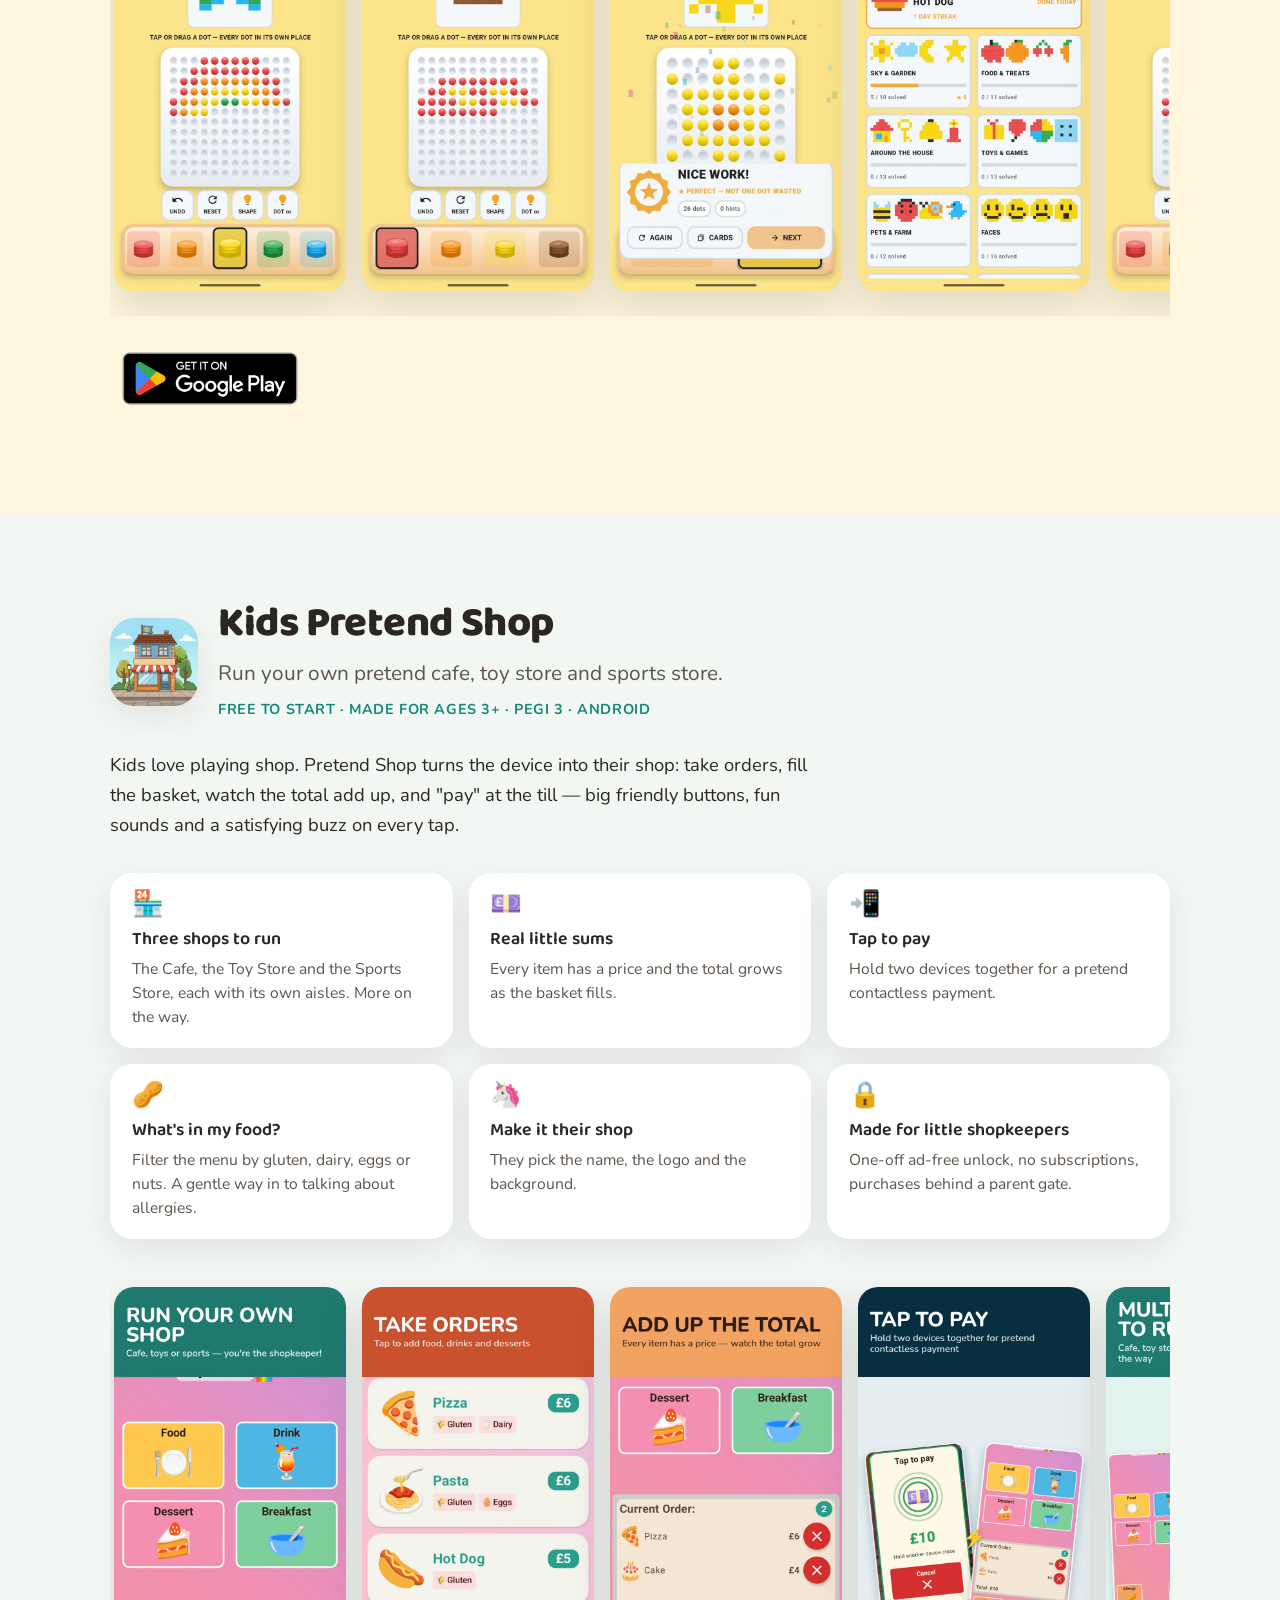
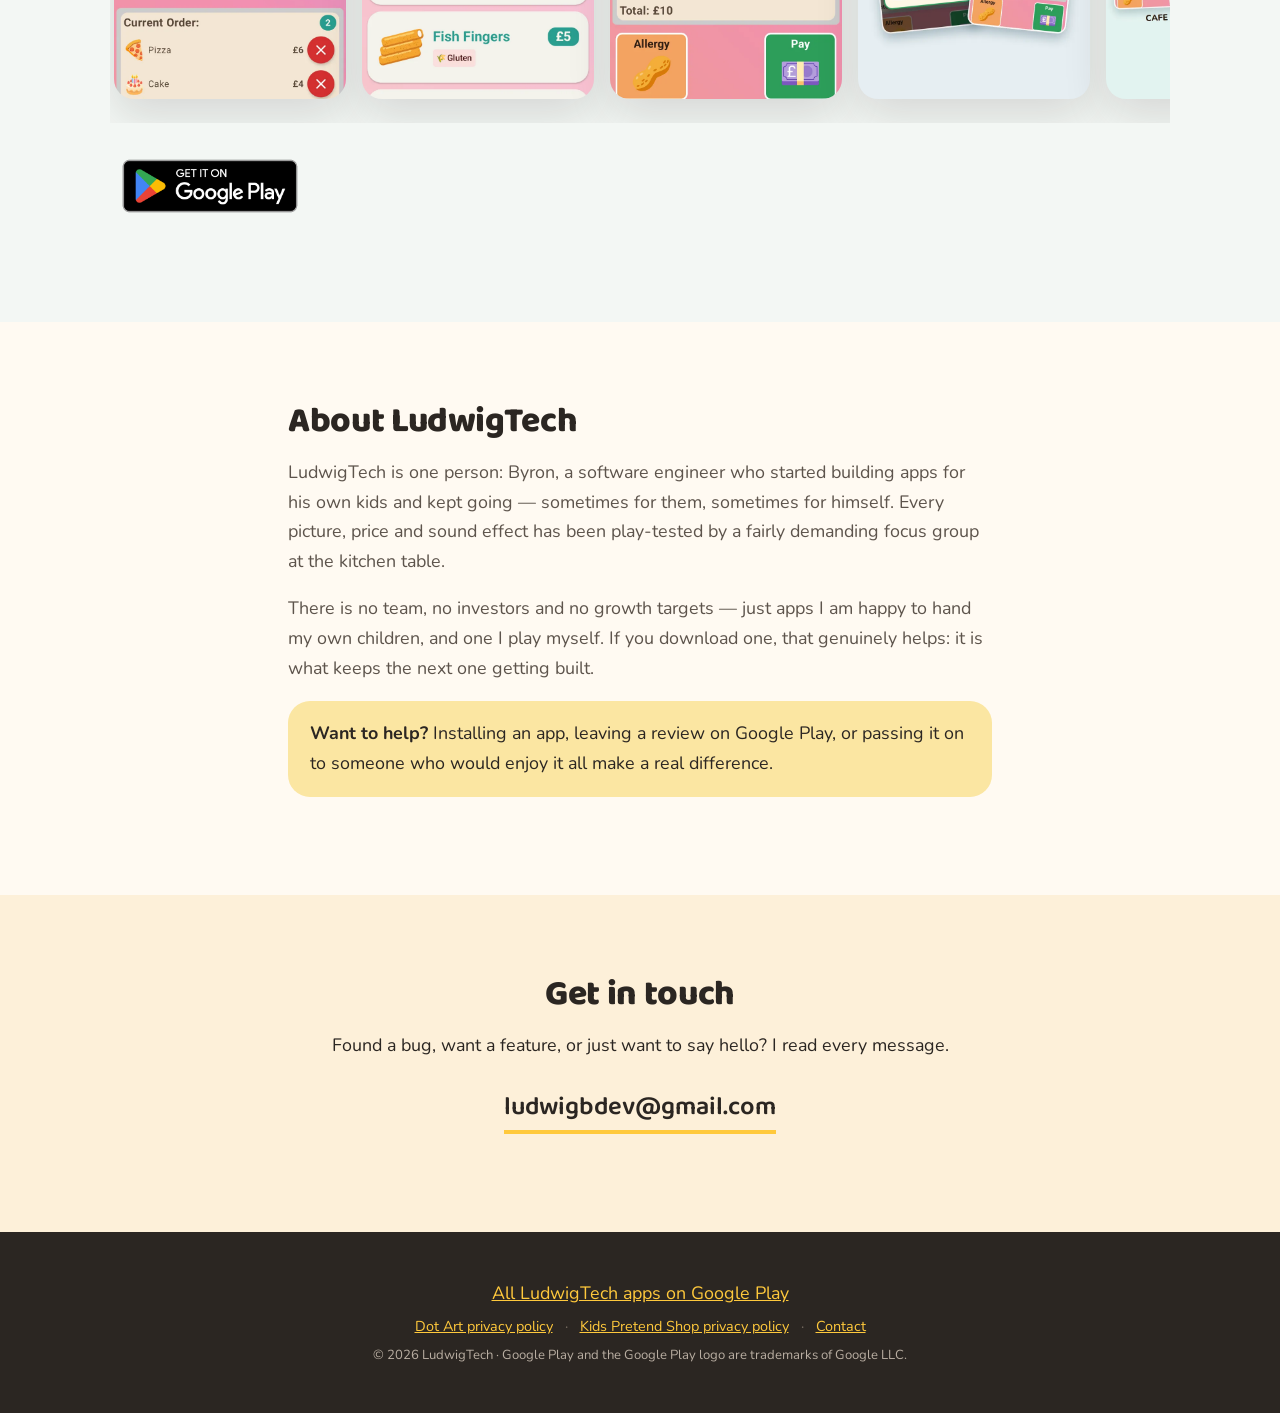
==== commit c4a0ead2: "Restore Kids Pretend Shop ad wording for 1.4 1.4 still carries ads and the Remove Ads purchase; ad r" ====
--- a/index.html
+++ b/index.html
@@ -123,7 +123,6 @@
         Kids love playing shop. Pretend Shop turns the device into their shop:
         take orders, fill the basket, watch the total add up, and "pay" at the till —
         big friendly buttons, fun sounds and a satisfying buzz on every tap.
-        No ads, no subscriptions — just imaginative play.
       </p>
 
       <ul class="features">
@@ -132,7 +131,7 @@
         <li><span aria-hidden="true">📲</span><strong>Tap to pay</strong>Hold two devices together for a pretend contactless payment.</li>
         <li><span aria-hidden="true">🥜</span><strong>What's in my food?</strong>Filter the menu by gluten, dairy, eggs or nuts. A gentle way in to talking about allergies.</li>
         <li><span aria-hidden="true">🦄</span><strong>Make it their shop</strong>They pick the name, the logo and the background.</li>
-        <li><span aria-hidden="true">🔒</span><strong>Made for little shopkeepers</strong>No ads, no subscriptions. The Cafe is free; one one-off purchase, behind a parent gate, unlocks the Toy Store and Sports Store.</li>
+        <li><span aria-hidden="true">🔒</span><strong>Made for little shopkeepers</strong>One-off ad-free unlock, no subscriptions, purchases behind a parent gate.</li>
       </ul>
 
       <div class="shots" role="group" aria-label="Kids Pretend Shop screenshots" tabindex="0">
@@ -143,7 +142,7 @@
         <img src="assets/shots/pretend-shop/05.webp" alt="The cafe, toy shop and sports shop side by side" width="720" height="1280" loading="lazy">
         <img src="assets/shots/pretend-shop/06.webp" alt="The allergy picker with dairy and nuts ticked, hiding 21 items from the menu" width="720" height="1280" loading="lazy">
         <img src="assets/shots/pretend-shop/07.webp" alt="Two customised shops — a cafe on a cloudy sky background and a sports store on bright blue" width="720" height="1280" loading="lazy">
-        <img src="assets/shots/pretend-shop/08.webp" alt="Made for little shopkeepers — no ads, no subscriptions and parent-gated purchases" width="720" height="1280" loading="lazy">
+        <img src="assets/shots/pretend-shop/08.webp" alt="Made for little shopkeepers — a one-off ad-free unlock, no subscriptions and parent-gated purchases" width="720" height="1280" loading="lazy">
       </div>
 
       <a class="badge" href="https://play.google.com/store/apps/details?id=com.byronludwig.pretendplay" rel="noopener">
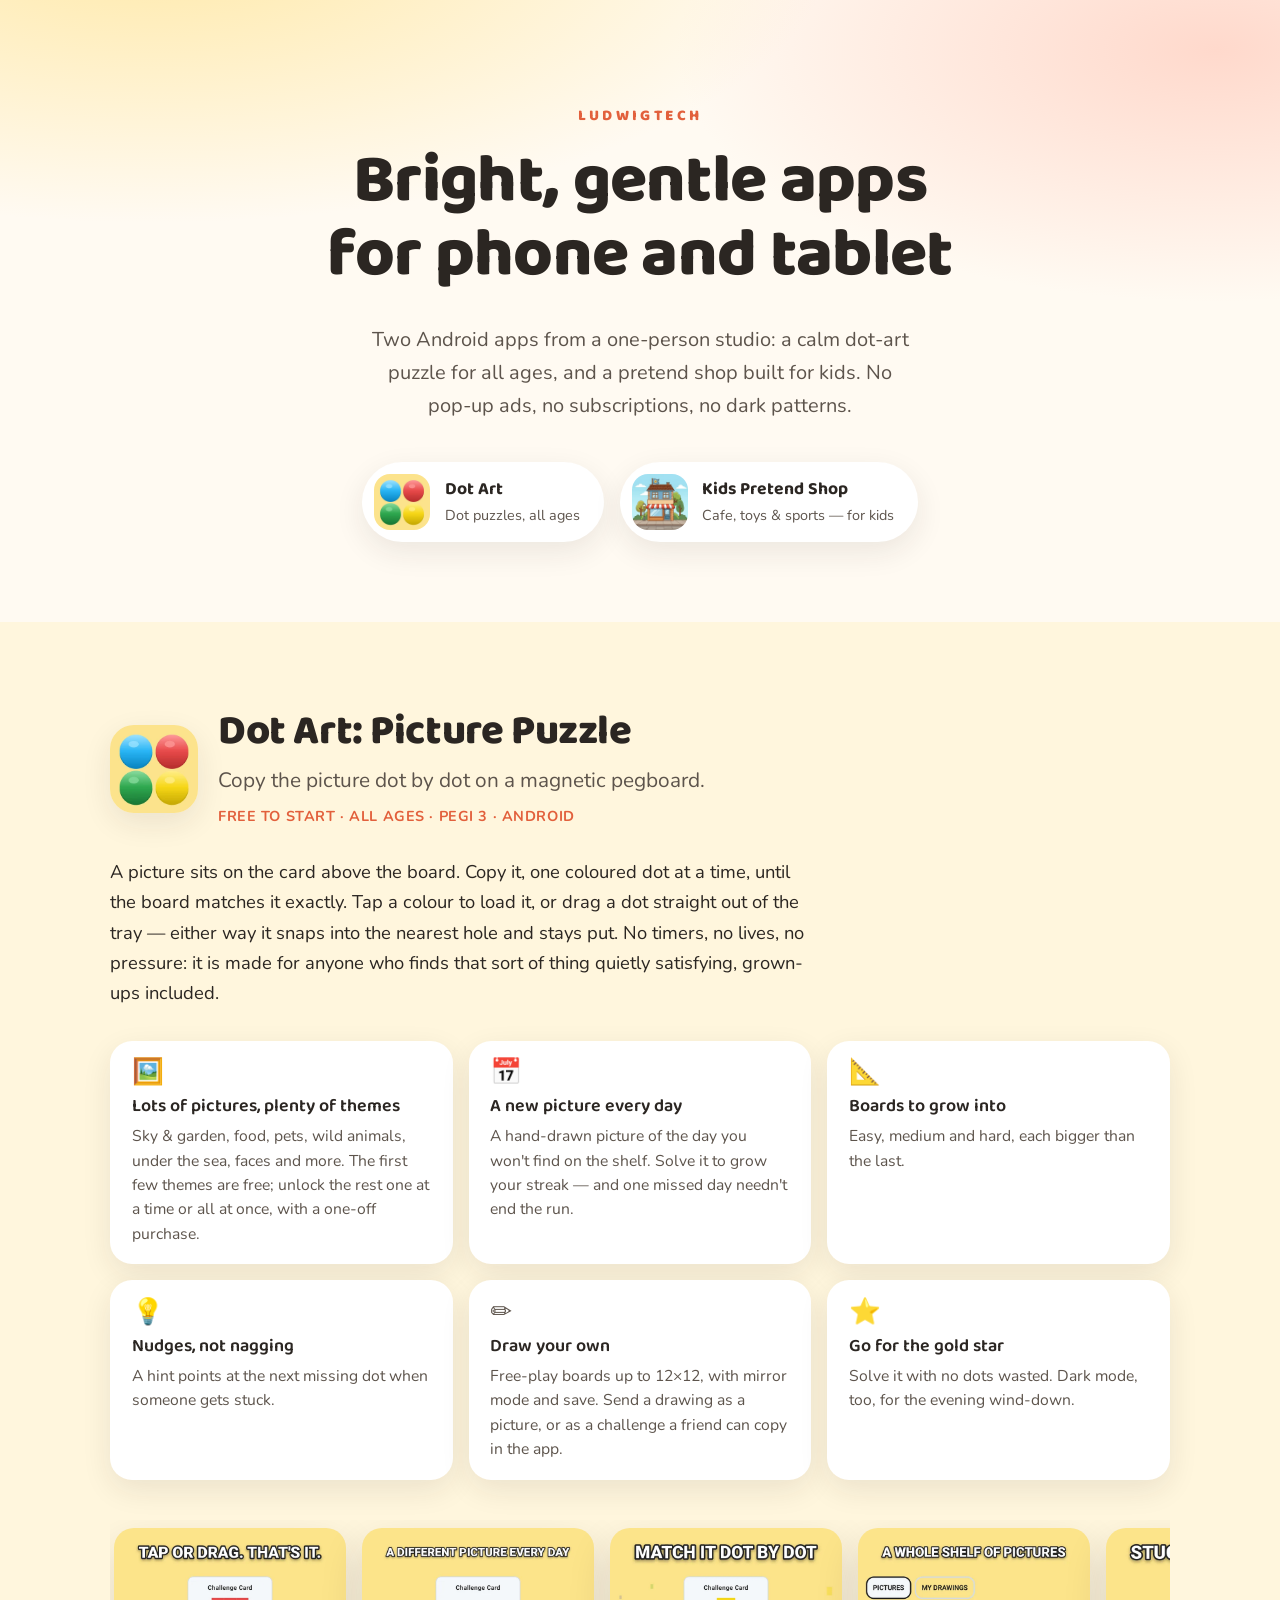
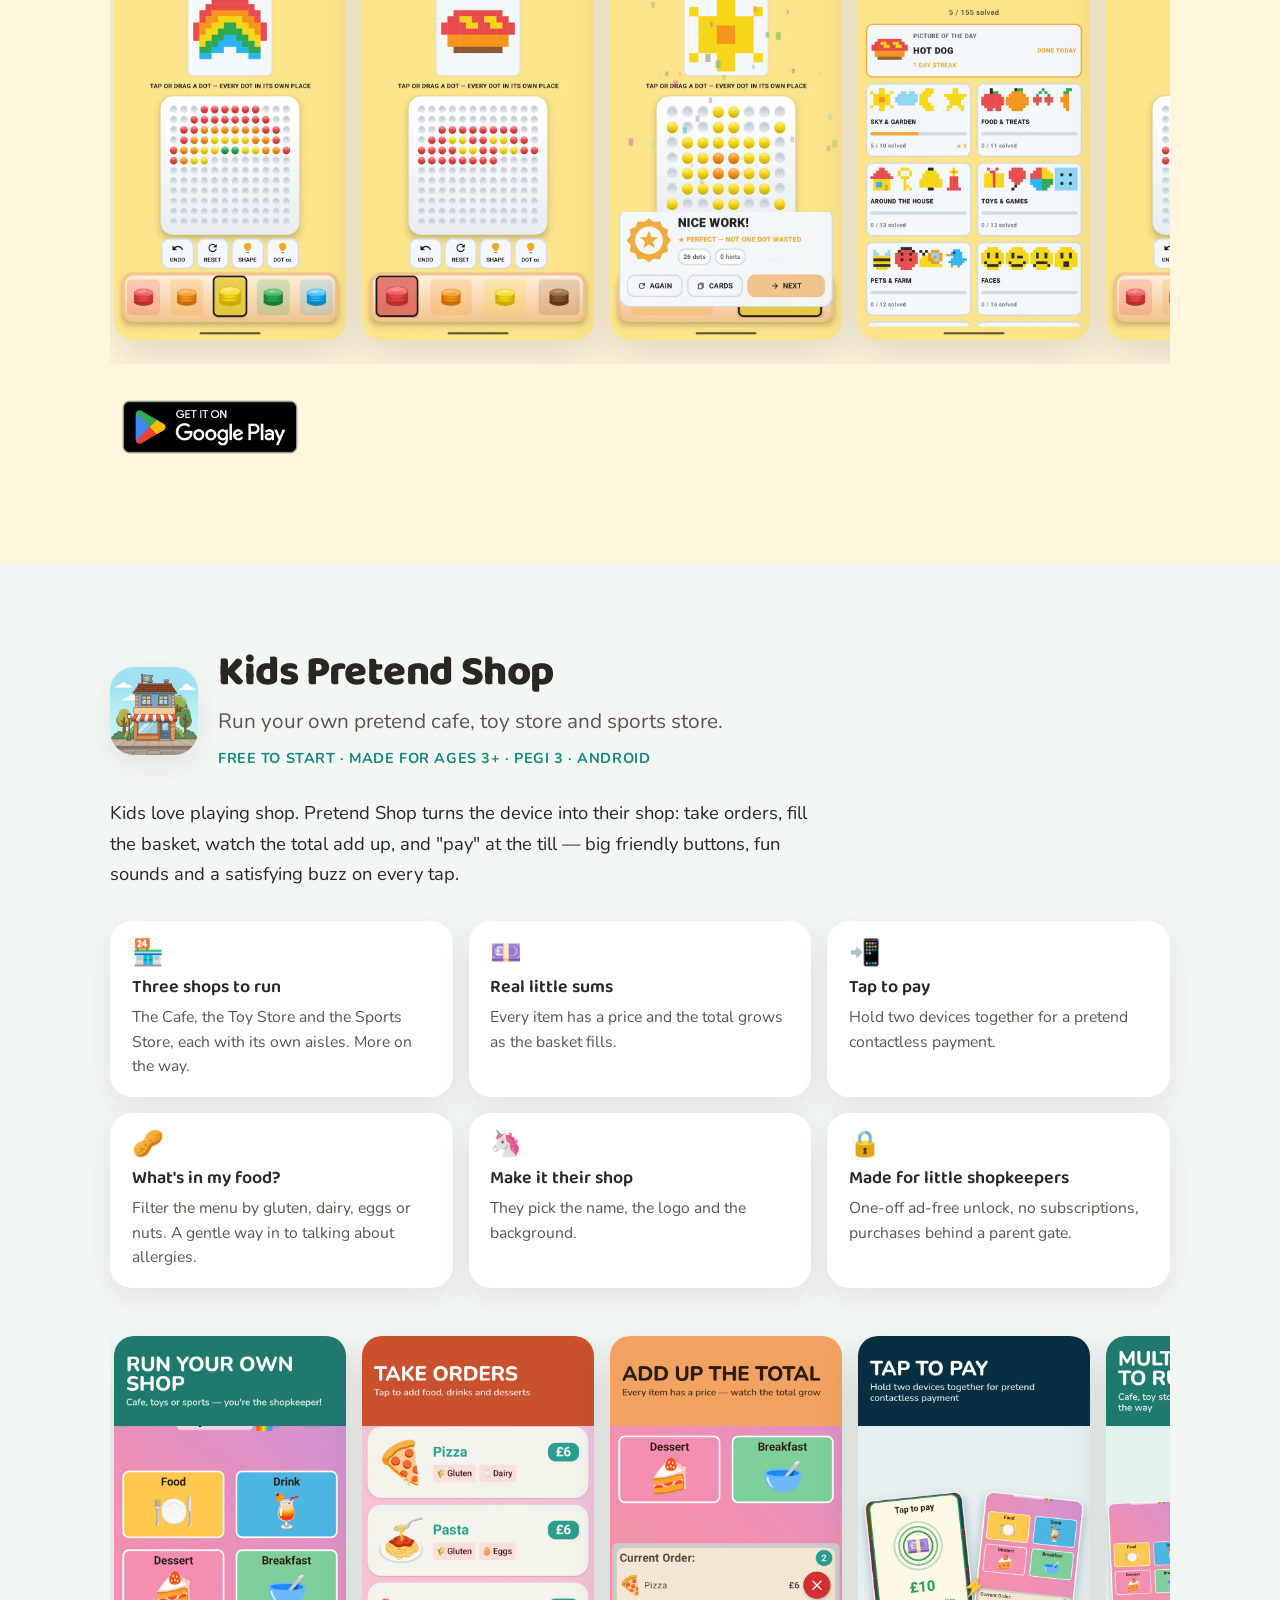
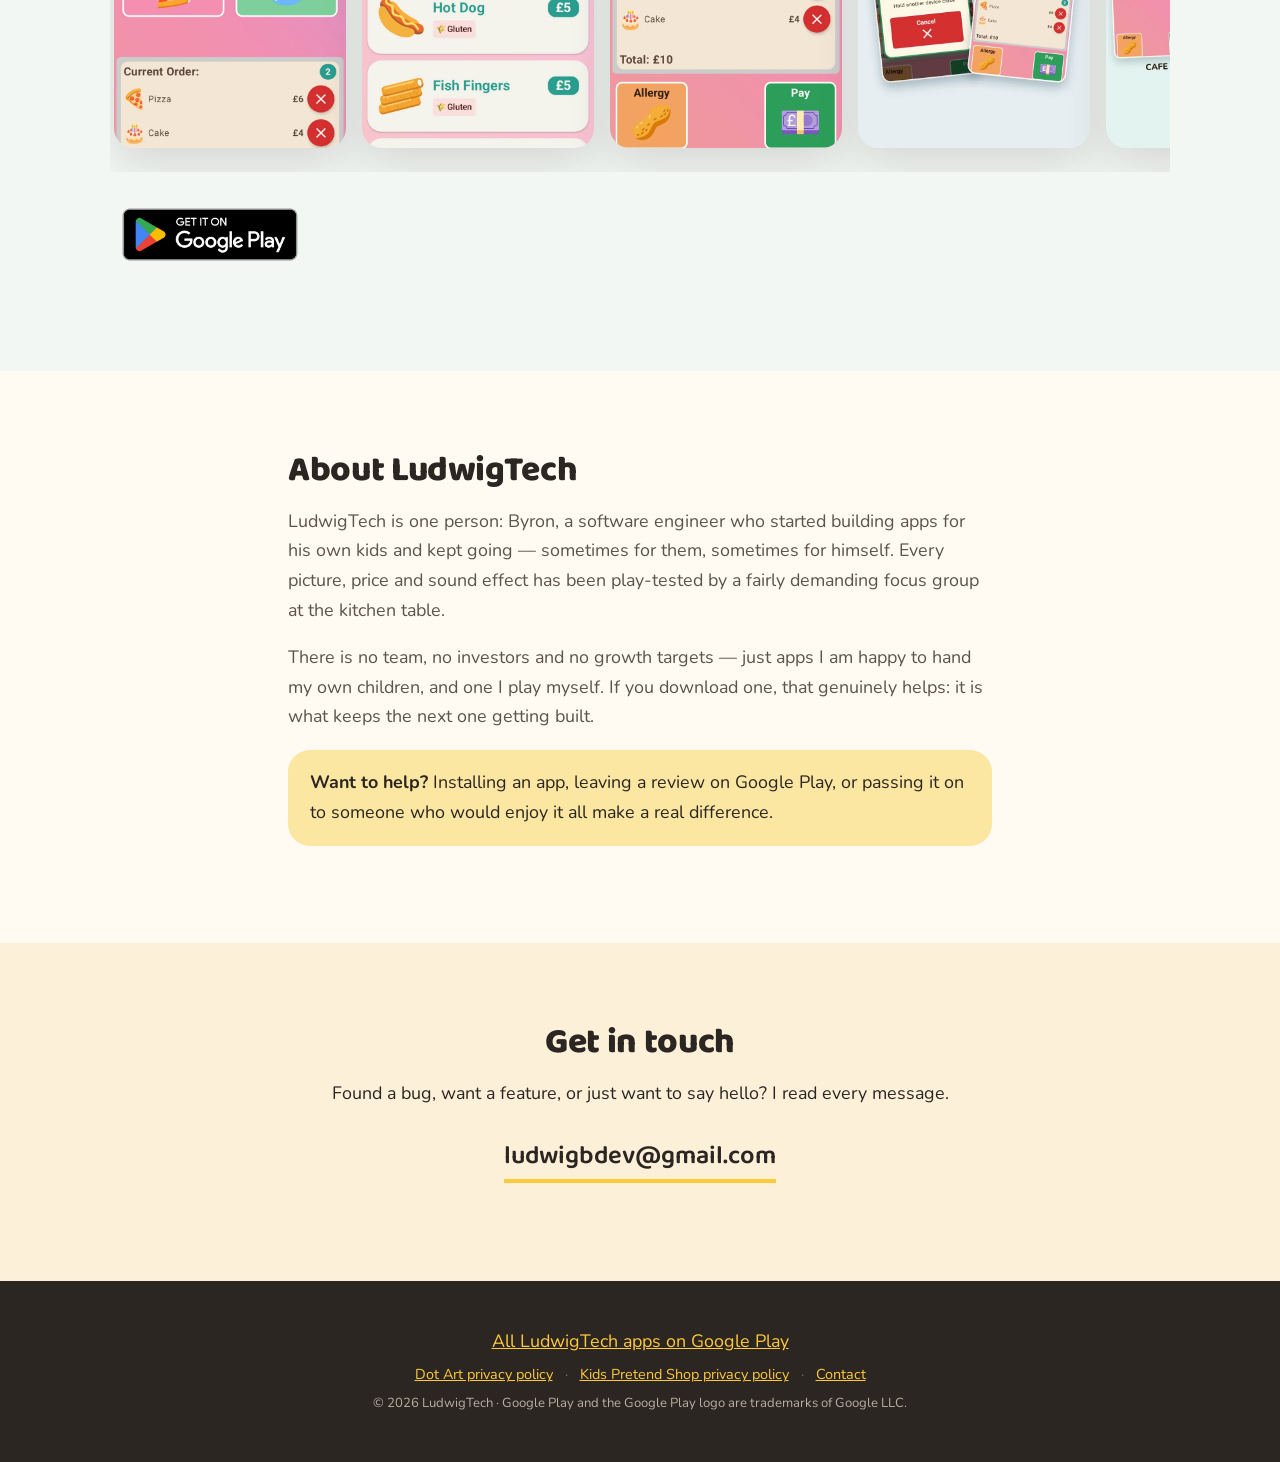
==== commit b5420b7a: "Update Dot Art for 1.11: send a drawing as a challenge" ====
--- a/index.html
+++ b/index.html
@@ -87,7 +87,7 @@
         <li><span aria-hidden="true">📅</span><strong>A new picture every day</strong>A hand-drawn picture of the day you won't find on the shelf. Solve it to grow your streak — and one missed day needn't end the run.</li>
         <li><span aria-hidden="true">📐</span><strong>Boards to grow into</strong>Easy, medium and hard, each bigger than the last.</li>
         <li><span aria-hidden="true">💡</span><strong>Nudges, not nagging</strong>A hint points at the next missing dot when someone gets stuck.</li>
-        <li><span aria-hidden="true">✏️</span><strong>Draw your own</strong>Free-play boards up to 12×12, with mirror mode, save and share.</li>
+        <li><span aria-hidden="true">✏️</span><strong>Draw your own</strong>Free-play boards up to 12×12, with mirror mode and save. Send a drawing as a picture, or as a challenge a friend can copy in the app.</li>
         <li><span aria-hidden="true">⭐</span><strong>Go for the gold star</strong>Solve it with no dots wasted. Dark mode, too, for the evening wind-down.</li>
       </ul>
 
@@ -193,9 +193,9 @@
       <a href="https://play.google.com/store/apps/developer?id=LudwigTech" rel="noopener">All LudwigTech apps on Google Play</a>
     </p>
     <p class="links">
-      <a href="https://sites.google.com/view/matchthepicture" rel="noopener">Dot Art privacy policy</a>
+      <a href="privacy/dot-art/">Dot Art privacy policy</a>
       <span aria-hidden="true">·</span>
-      <a href="https://sites.google.com/view/kidspretendshop" rel="noopener">Kids Pretend Shop privacy policy</a>
+      <a href="privacy/pretend-shop/">Kids Pretend Shop privacy policy</a>
       <span aria-hidden="true">·</span>
       <a href="mailto:ludwigbdev@gmail.com">Contact</a>
     </p>
--- a/styles.css
+++ b/styles.css
@@ -273,6 +273,27 @@
 }
 .mail:hover, .mail:focus-visible { border-bottom-color: var(--coral); }
 
+/* ── privacy policies ───────────────────────────────────────── */
+
+.page-head {
+  padding: 1.25rem 0;
+  background: var(--cream-deep);
+}
+.page-head .wrap { max-width: 44rem; }
+.page-head .eyebrow { margin: 0; }
+.page-head a { color: inherit; text-decoration: none; }
+
+.policy {
+  max-width: 44rem;
+  padding: clamp(2.5rem, 6vw, 4rem) 0 clamp(3rem, 7vw, 5rem);
+}
+.policy h1 { font-size: clamp(2rem, 1.4rem + 2.6vw, 3rem); }
+.policy h2 { font-size: clamp(1.35rem, 1.15rem + .8vw, 1.7rem); margin-top: 2.25rem; }
+.policy h3 { font-size: 1.2rem; margin-top: 1.5rem; }
+.policy-meta { margin: 0 0 2rem; color: var(--ink-soft); font-size: .95rem; }
+.policy ul { padding-left: 1.25rem; }
+.policy li { margin: .35rem 0; }
+
 /* ── footer ─────────────────────────────────────────────────── */
 
 footer {
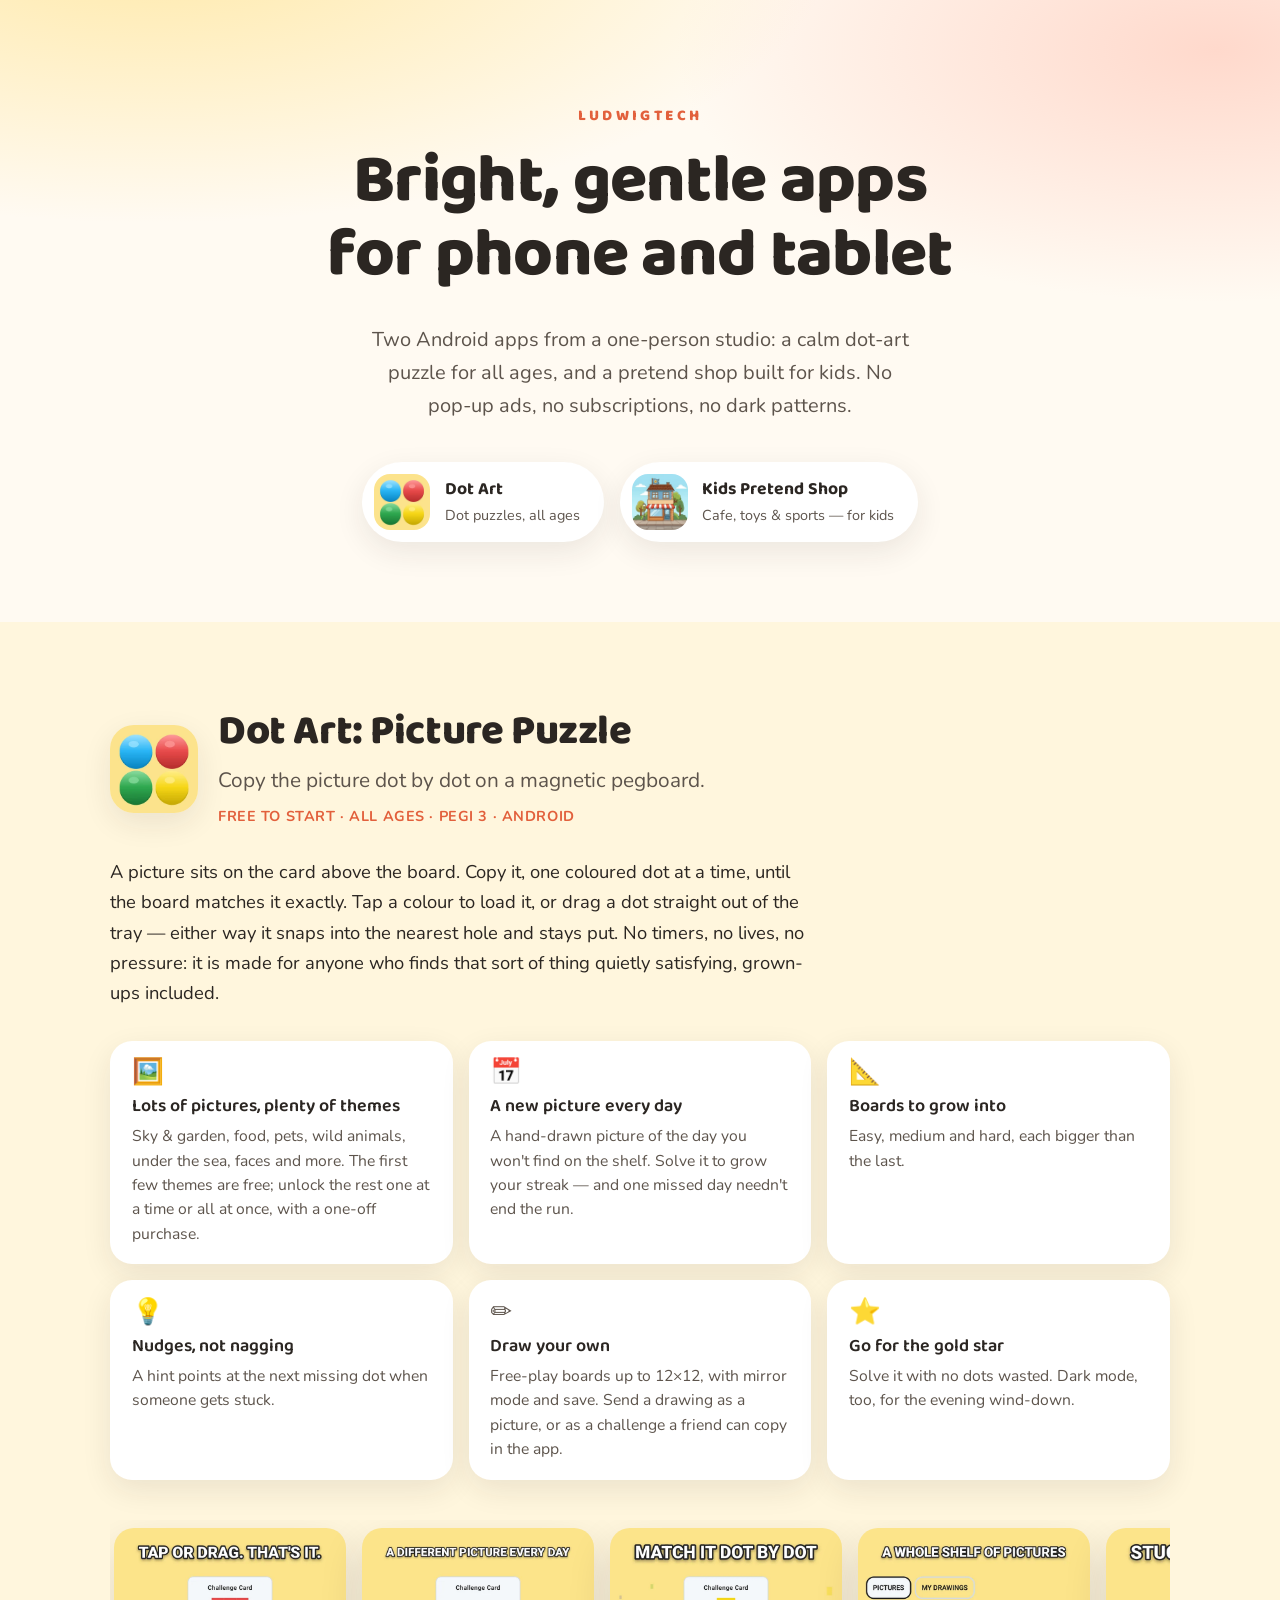
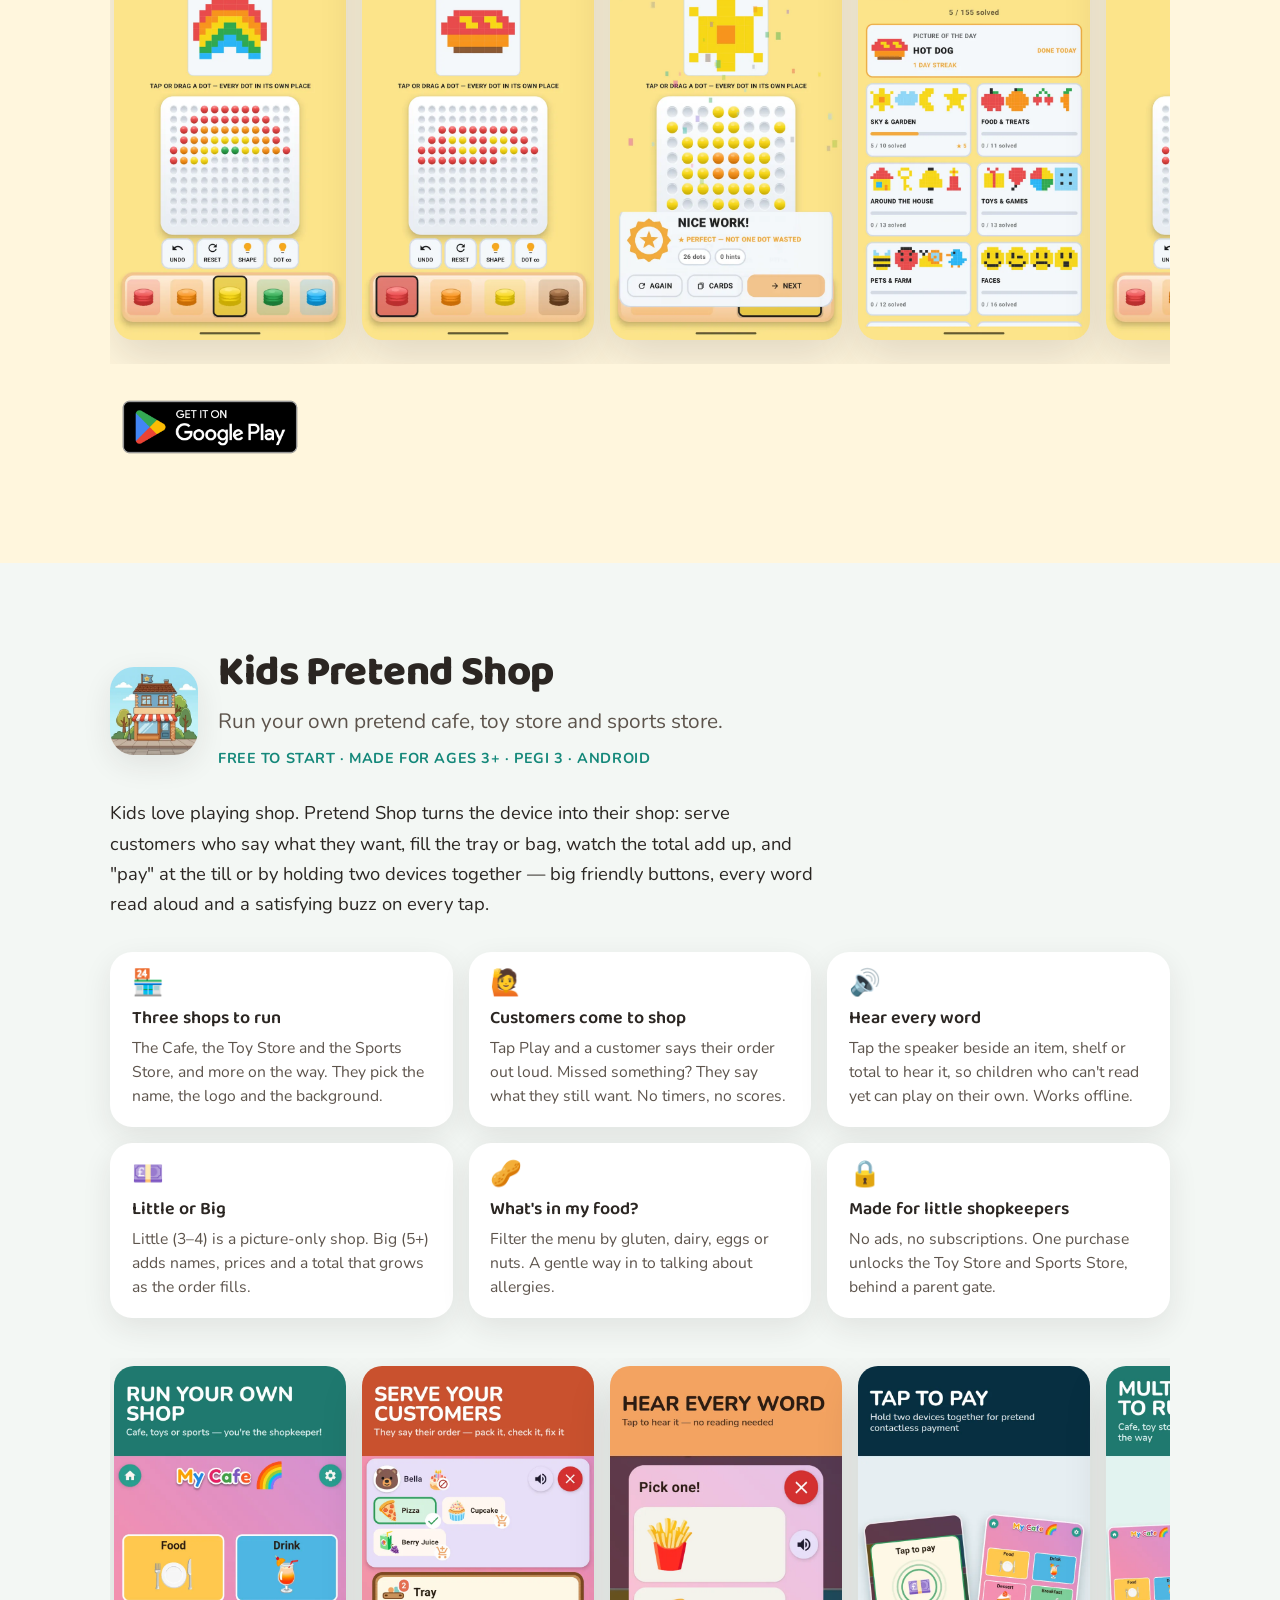
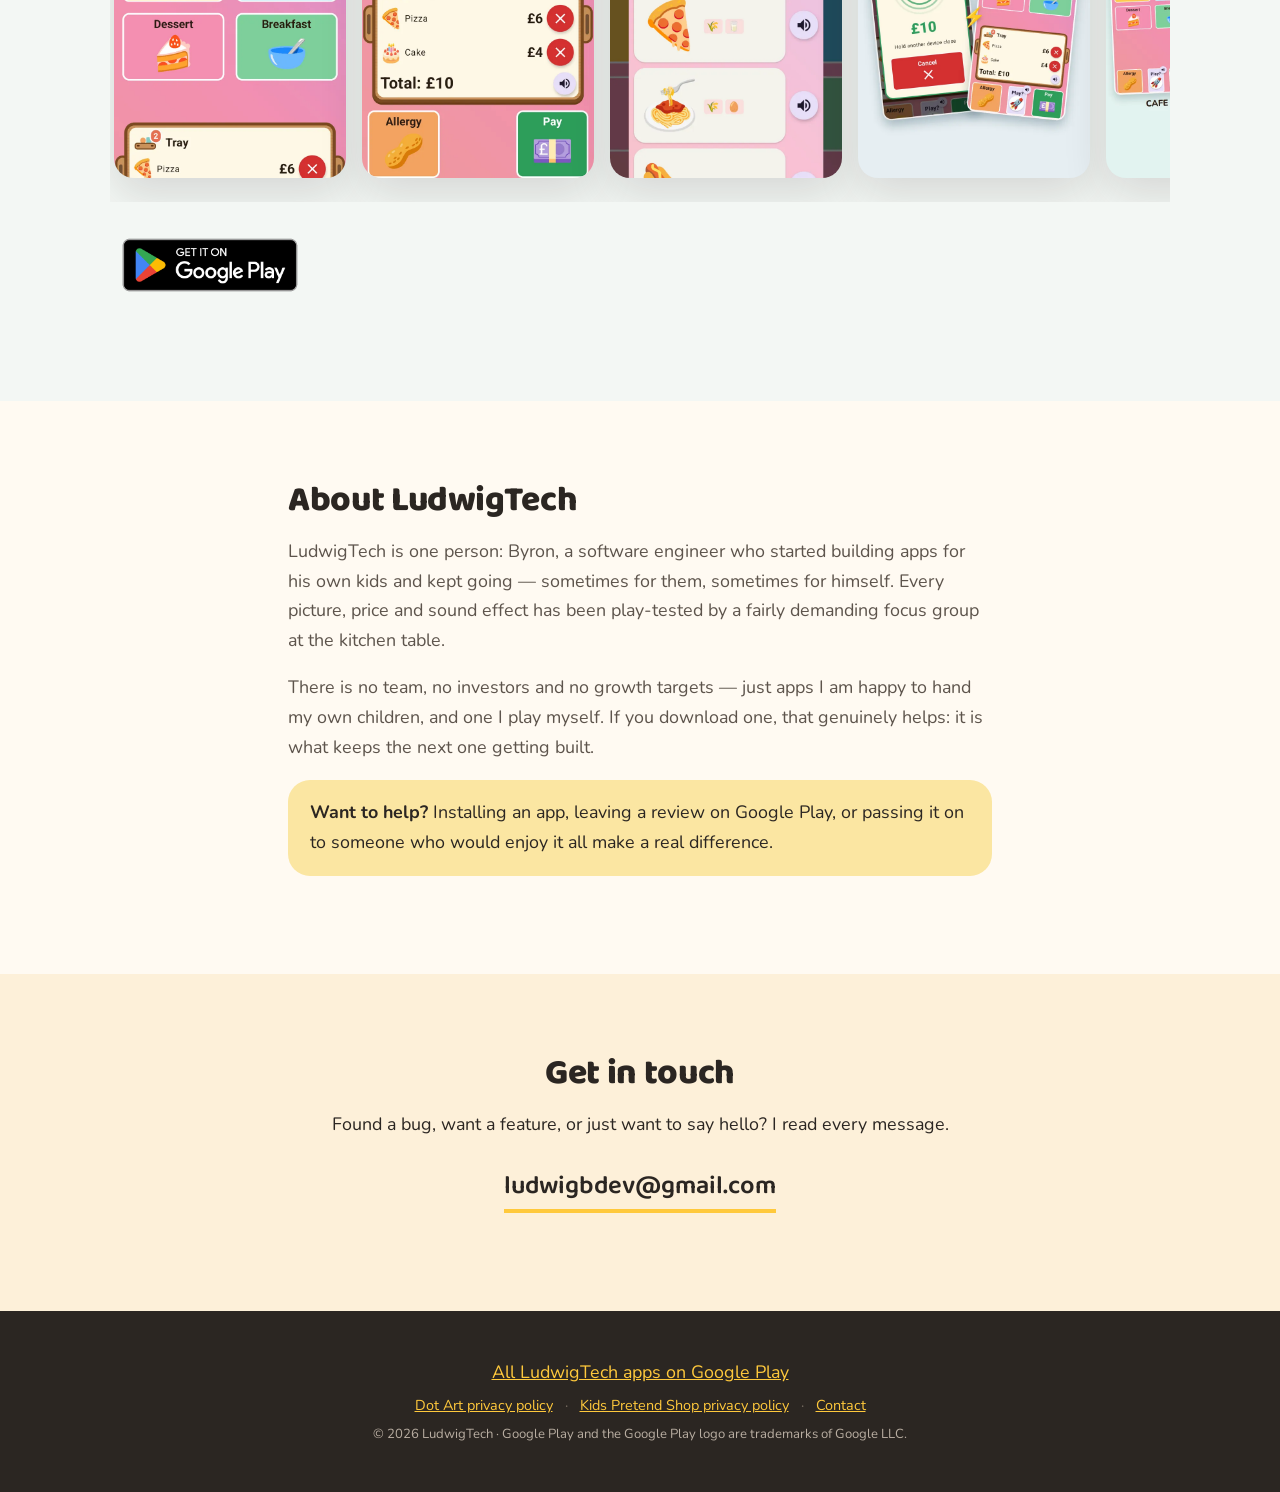
==== commit 6fbf5300: "Update Kids Pretend Shop for 2.0: customers, spoken words and age bands Describe the ad-free app in " ====
--- a/index.html
+++ b/index.html
@@ -121,28 +121,29 @@
 
       <p class="blurb">
         Kids love playing shop. Pretend Shop turns the device into their shop:
-        take orders, fill the basket, watch the total add up, and "pay" at the till —
-        big friendly buttons, fun sounds and a satisfying buzz on every tap.
+        serve customers who say what they want, fill the tray or bag, watch the total
+        add up, and "pay" at the till or by holding two devices together — big friendly
+        buttons, every word read aloud and a satisfying buzz on every tap.
       </p>
 
       <ul class="features">
-        <li><span aria-hidden="true">🏪</span><strong>Three shops to run</strong>The Cafe, the Toy Store and the Sports Store, each with its own aisles. More on the way.</li>
-        <li><span aria-hidden="true">💷</span><strong>Real little sums</strong>Every item has a price and the total grows as the basket fills.</li>
-        <li><span aria-hidden="true">📲</span><strong>Tap to pay</strong>Hold two devices together for a pretend contactless payment.</li>
+        <li><span aria-hidden="true">🏪</span><strong>Three shops to run</strong>The Cafe, the Toy Store and the Sports Store, and more on the way. They pick the name, the logo and the background.</li>
+        <li><span aria-hidden="true">🙋</span><strong>Customers come to shop</strong>Tap Play and a customer says their order out loud. Missed something? They say what they still want. No timers, no scores.</li>
+        <li><span aria-hidden="true">🔊</span><strong>Hear every word</strong>Tap the speaker beside an item, shelf or total to hear it, so children who can't read yet can play on their own. Works offline.</li>
+        <li><span aria-hidden="true">💷</span><strong>Little or Big</strong>Little (3–4) is a picture-only shop. Big (5+) adds names, prices and a total that grows as the order fills.</li>
         <li><span aria-hidden="true">🥜</span><strong>What's in my food?</strong>Filter the menu by gluten, dairy, eggs or nuts. A gentle way in to talking about allergies.</li>
-        <li><span aria-hidden="true">🦄</span><strong>Make it their shop</strong>They pick the name, the logo and the background.</li>
-        <li><span aria-hidden="true">🔒</span><strong>Made for little shopkeepers</strong>One-off ad-free unlock, no subscriptions, purchases behind a parent gate.</li>
+        <li><span aria-hidden="true">🔒</span><strong>Made for little shopkeepers</strong>No ads, no subscriptions. One purchase unlocks the Toy Store and Sports Store, behind a parent gate.</li>
       </ul>
 
       <div class="shots" role="group" aria-label="Kids Pretend Shop screenshots" tabindex="0">
-        <img src="assets/shots/pretend-shop/01.webp" alt="The cafe counter with Food, Drink, Dessert and Breakfast buttons and a current order" width="720" height="1280" loading="lazy">
-        <img src="assets/shots/pretend-shop/02.webp" alt="Taking an order — pizza, pasta, hot dog and fish fingers with prices and allergy tags" width="720" height="1280" loading="lazy">
-        <img src="assets/shots/pretend-shop/03.webp" alt="The basket adding up to a ten pound total, with Allergy and Pay buttons" width="720" height="1280" loading="lazy">
-        <img src="assets/shots/pretend-shop/04.webp" alt="Two phones held together for a pretend tap-to-pay payment" width="720" height="1280" loading="lazy">
+        <img src="assets/shots/pretend-shop/01.webp" alt="The cafe counter with Food, Drink, Dessert and Breakfast buttons and an order in the tray" width="720" height="1280" loading="lazy">
+        <img src="assets/shots/pretend-shop/02.webp" alt="Bella the Bear's order card asking for pizza, a cupcake and berry juice, beside a tray adding up to ten pounds" width="720" height="1280" loading="lazy">
+        <img src="assets/shots/pretend-shop/03.webp" alt="A shelf of chips, pizza and spaghetti, each with a speaker button to hear its name" width="720" height="1280" loading="lazy">
+        <img src="assets/shots/pretend-shop/04.webp" alt="A ten pound tap-to-pay screen next to the cafe, for a pretend contactless payment" width="720" height="1280" loading="lazy">
         <img src="assets/shots/pretend-shop/05.webp" alt="The cafe, toy shop and sports shop side by side" width="720" height="1280" loading="lazy">
         <img src="assets/shots/pretend-shop/06.webp" alt="The allergy picker with dairy and nuts ticked, hiding 21 items from the menu" width="720" height="1280" loading="lazy">
         <img src="assets/shots/pretend-shop/07.webp" alt="Two customised shops — a cafe on a cloudy sky background and a sports store on bright blue" width="720" height="1280" loading="lazy">
-        <img src="assets/shots/pretend-shop/08.webp" alt="Made for little shopkeepers — a one-off ad-free unlock, no subscriptions and parent-gated purchases" width="720" height="1280" loading="lazy">
+        <img src="assets/shots/pretend-shop/08.webp" alt="Made for little shopkeepers — no ads, no subscriptions and parent-gated purchases" width="720" height="1280" loading="lazy">
       </div>
 
       <a class="badge" href="https://play.google.com/store/apps/details?id=com.byronludwig.pretendplay" rel="noopener">
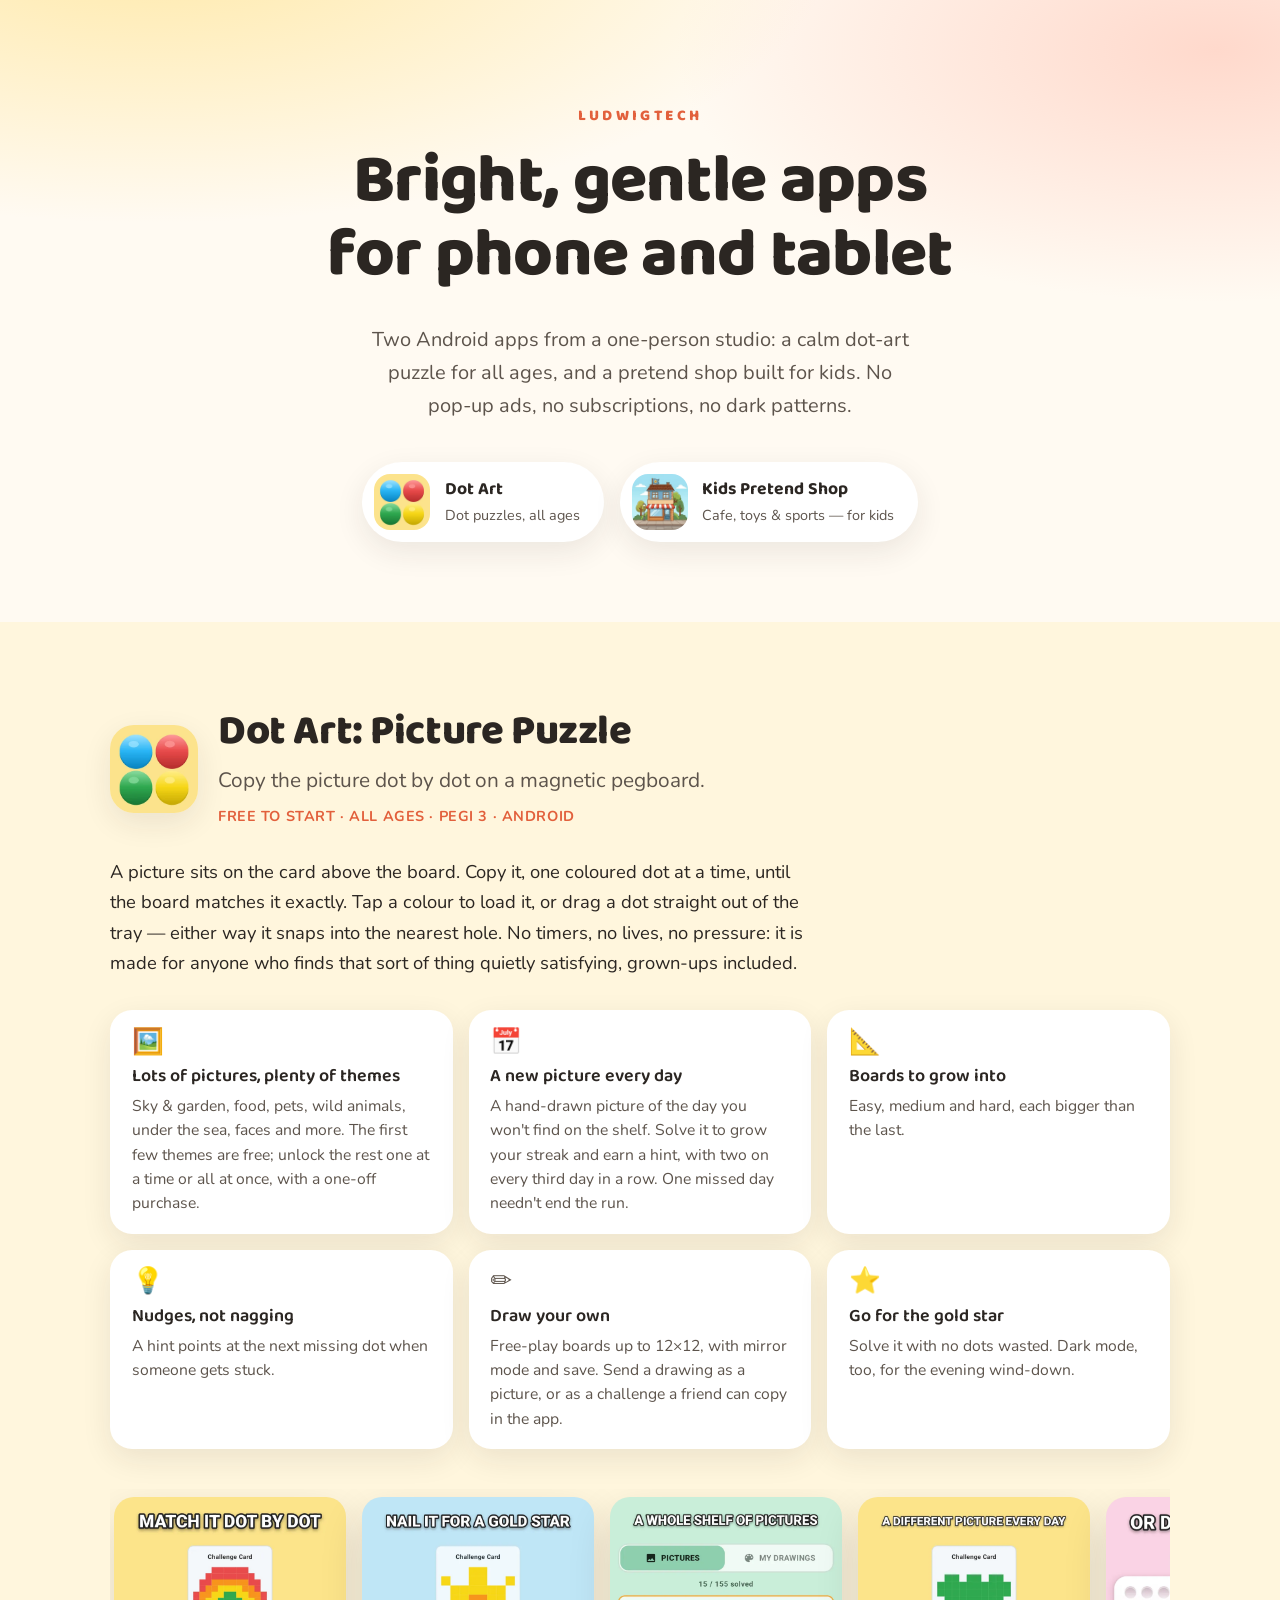
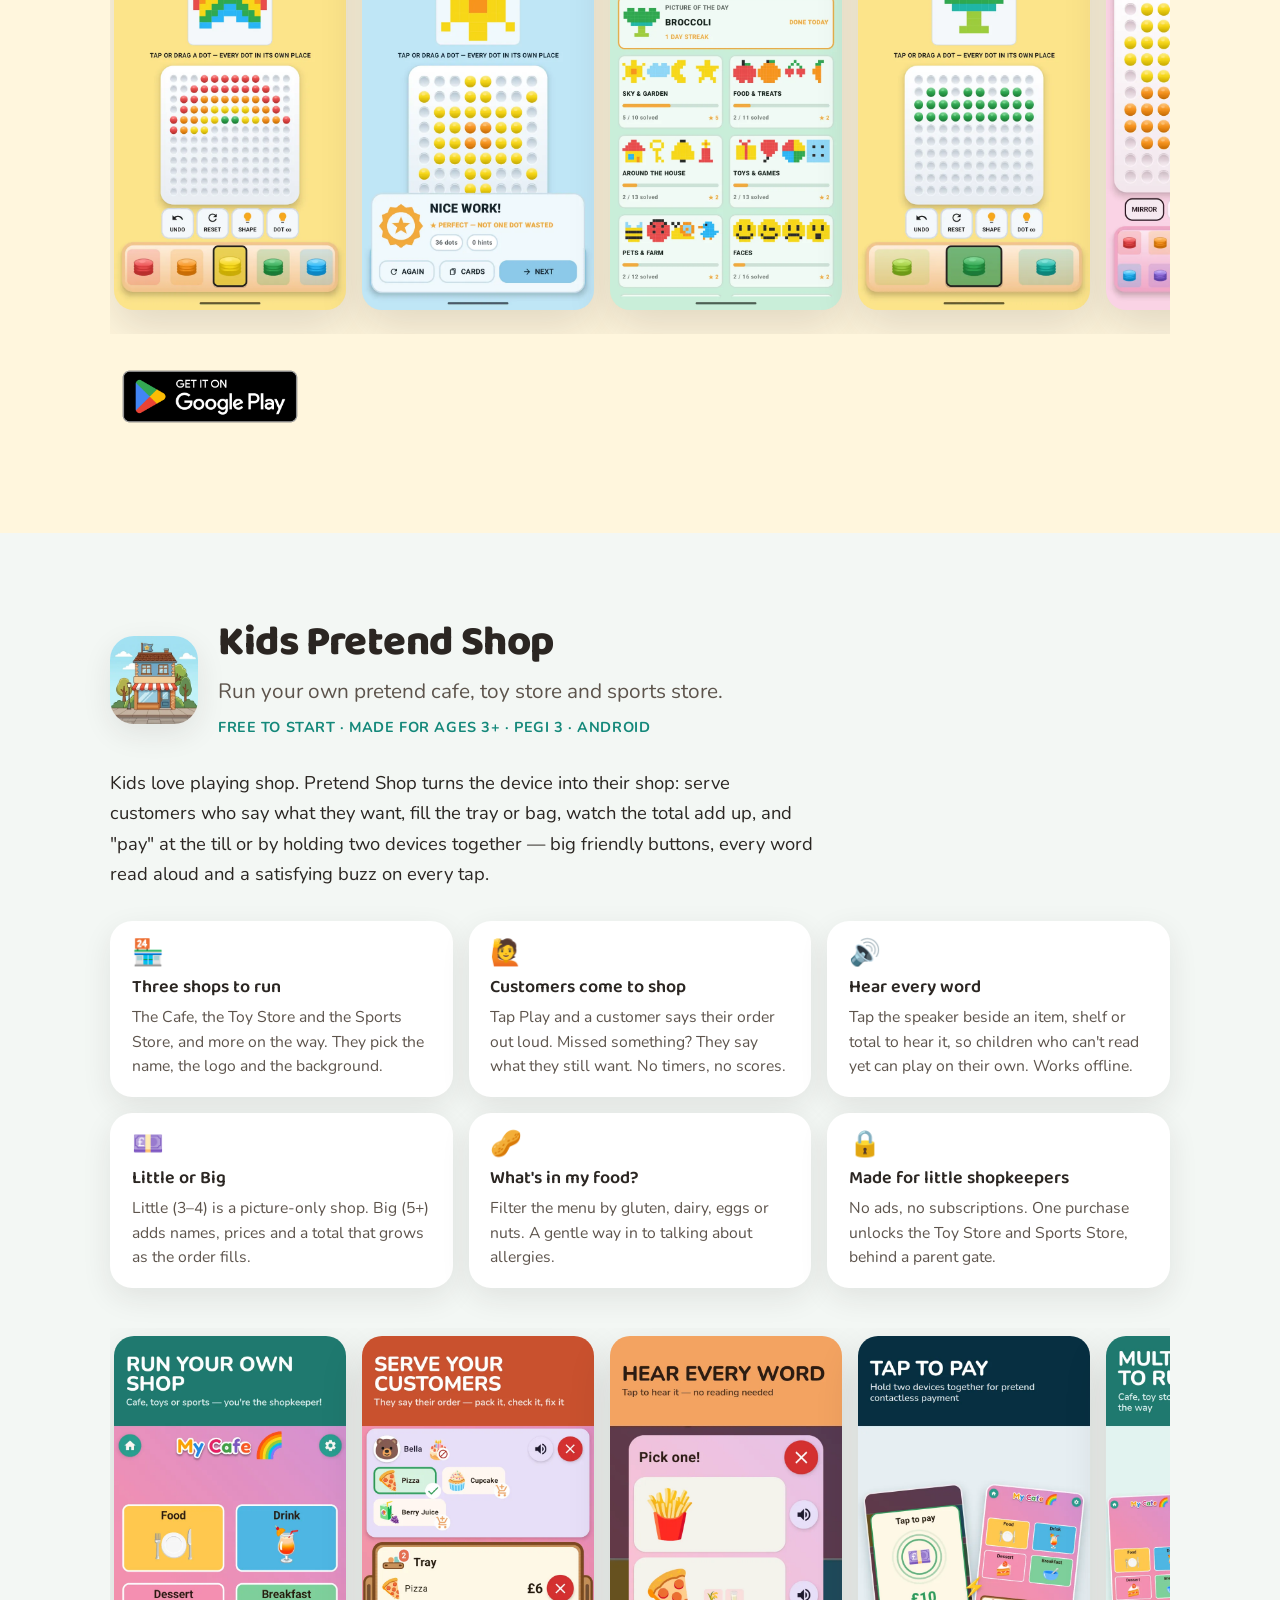
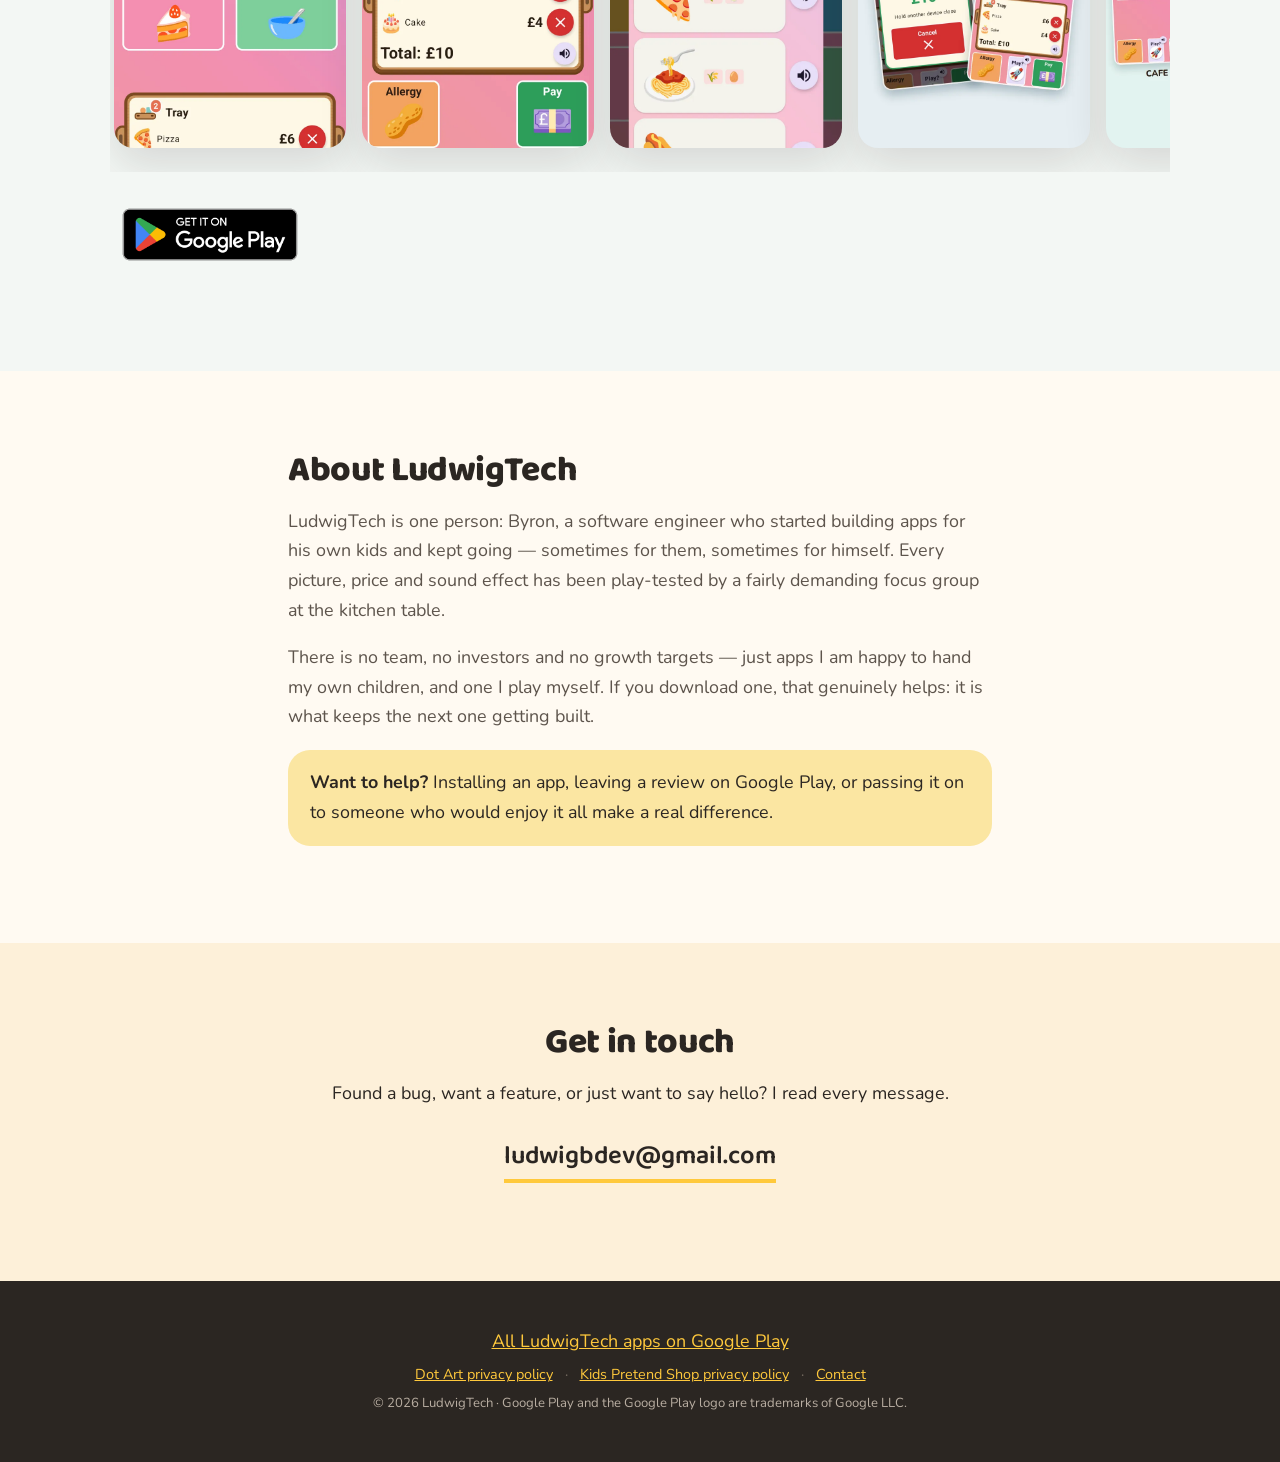
==== commit 7fbb4464: "Update Dot Art for 1.12: hints from the picture of the day The daily solve pays hints in place of a " ====
--- a/index.html
+++ b/index.html
@@ -77,14 +77,14 @@
       <p class="blurb">
         A picture sits on the card above the board. Copy it, one coloured dot at a
         time, until the board matches it exactly. Tap a colour to load it, or drag a
-        dot straight out of the tray — either way it snaps into the nearest hole and
-        stays put. No timers, no lives, no pressure: it is made for anyone who
+        dot straight out of the tray — either way it snaps into the nearest
+        hole. No timers, no lives, no pressure: it is made for anyone who
         finds that sort of thing quietly satisfying, grown-ups included.
       </p>
 
       <ul class="features">
         <li><span aria-hidden="true">🖼️</span><strong>Lots of pictures, plenty of themes</strong>Sky &amp; garden, food, pets, wild animals, under the sea, faces and more. The first few themes are free; unlock the rest one at a time or all at once, with a one-off purchase.</li>
-        <li><span aria-hidden="true">📅</span><strong>A new picture every day</strong>A hand-drawn picture of the day you won't find on the shelf. Solve it to grow your streak — and one missed day needn't end the run.</li>
+        <li><span aria-hidden="true">📅</span><strong>A new picture every day</strong>A hand-drawn picture of the day you won't find on the shelf. Solve it to grow your streak and earn a hint, with two on every third day in a row. One missed day needn't end the run.</li>
         <li><span aria-hidden="true">📐</span><strong>Boards to grow into</strong>Easy, medium and hard, each bigger than the last.</li>
         <li><span aria-hidden="true">💡</span><strong>Nudges, not nagging</strong>A hint points at the next missing dot when someone gets stuck.</li>
         <li><span aria-hidden="true">✏️</span><strong>Draw your own</strong>Free-play boards up to 12×12, with mirror mode and save. Send a drawing as a picture, or as a challenge a friend can copy in the app.</li>
@@ -92,13 +92,13 @@
       </ul>
 
       <div class="shots" role="group" aria-label="Dot Art screenshots" tabindex="0">
-        <img src="assets/shots/dot-art/04.webp" alt="Tap or drag a dot — a rainbow picture part-built on the pegboard" width="720" height="1280" loading="lazy">
-        <img src="assets/shots/dot-art/07.webp" alt="The picture of the day, a hot dog, part-copied on the pegboard" width="720" height="1280" loading="lazy">
-        <img src="assets/shots/dot-art/02.webp" alt="A solved sun picture with a gold star and the message Perfect — not one dot wasted" width="720" height="1280" loading="lazy">
-        <img src="assets/shots/dot-art/01.webp" alt="The picture shelf, with the picture of the day on a one-day streak above themes such as Sky and Garden, Food and Treats, Pets and Farm" width="720" height="1280" loading="lazy">
-        <img src="assets/shots/dot-art/05.webp" alt="A hint highlighting the hole where a dot is missing" width="720" height="1280" loading="lazy">
-        <img src="assets/shots/dot-art/03.webp" alt="Free drawing mode on a 12 by 12 board with a full colour tray" width="720" height="1280" loading="lazy">
-        <img src="assets/shots/dot-art/06.webp" alt="The same rainbow board in dark mode" width="720" height="1280" loading="lazy">
+        <img src="assets/shots/dot-art/01.webp" alt="Tap or drag a dot — a rainbow picture part-built on the pegboard" width="720" height="1280" loading="lazy">
+        <img src="assets/shots/dot-art/02.webp" alt="A solved sun picture with a gold star and the message Nice work! Perfect — not one dot wasted" width="720" height="1280" loading="lazy">
+        <img src="assets/shots/dot-art/03.webp" alt="The picture shelf under the Pictures and My Drawings tabs, with the picture of the day, broccoli, done on a one-day streak above themes such as Sky and Garden, Food and Treats, Pets and Farm" width="720" height="1280" loading="lazy">
+        <img src="assets/shots/dot-art/04.webp" alt="The picture of the day, broccoli, part-copied on the pegboard" width="720" height="1280" loading="lazy">
+        <img src="assets/shots/dot-art/05.webp" alt="A symmetrical drawing on a 12 by 12 free-draw board with mirror mode on" width="720" height="1280" loading="lazy">
+        <img src="assets/shots/dot-art/06.webp" alt="A drawing sent as a message asking Can you copy my picture?, with a friend copying it on their board" width="720" height="1280" loading="lazy">
+        <img src="assets/shots/dot-art/07.webp" alt="A parrot part-copied on the pegboard in dark mode" width="720" height="1280" loading="lazy">
       </div>
 
       <a class="badge" href="https://play.google.com/store/apps/details?id=com.byronludwig.matchthepicture" rel="noopener">
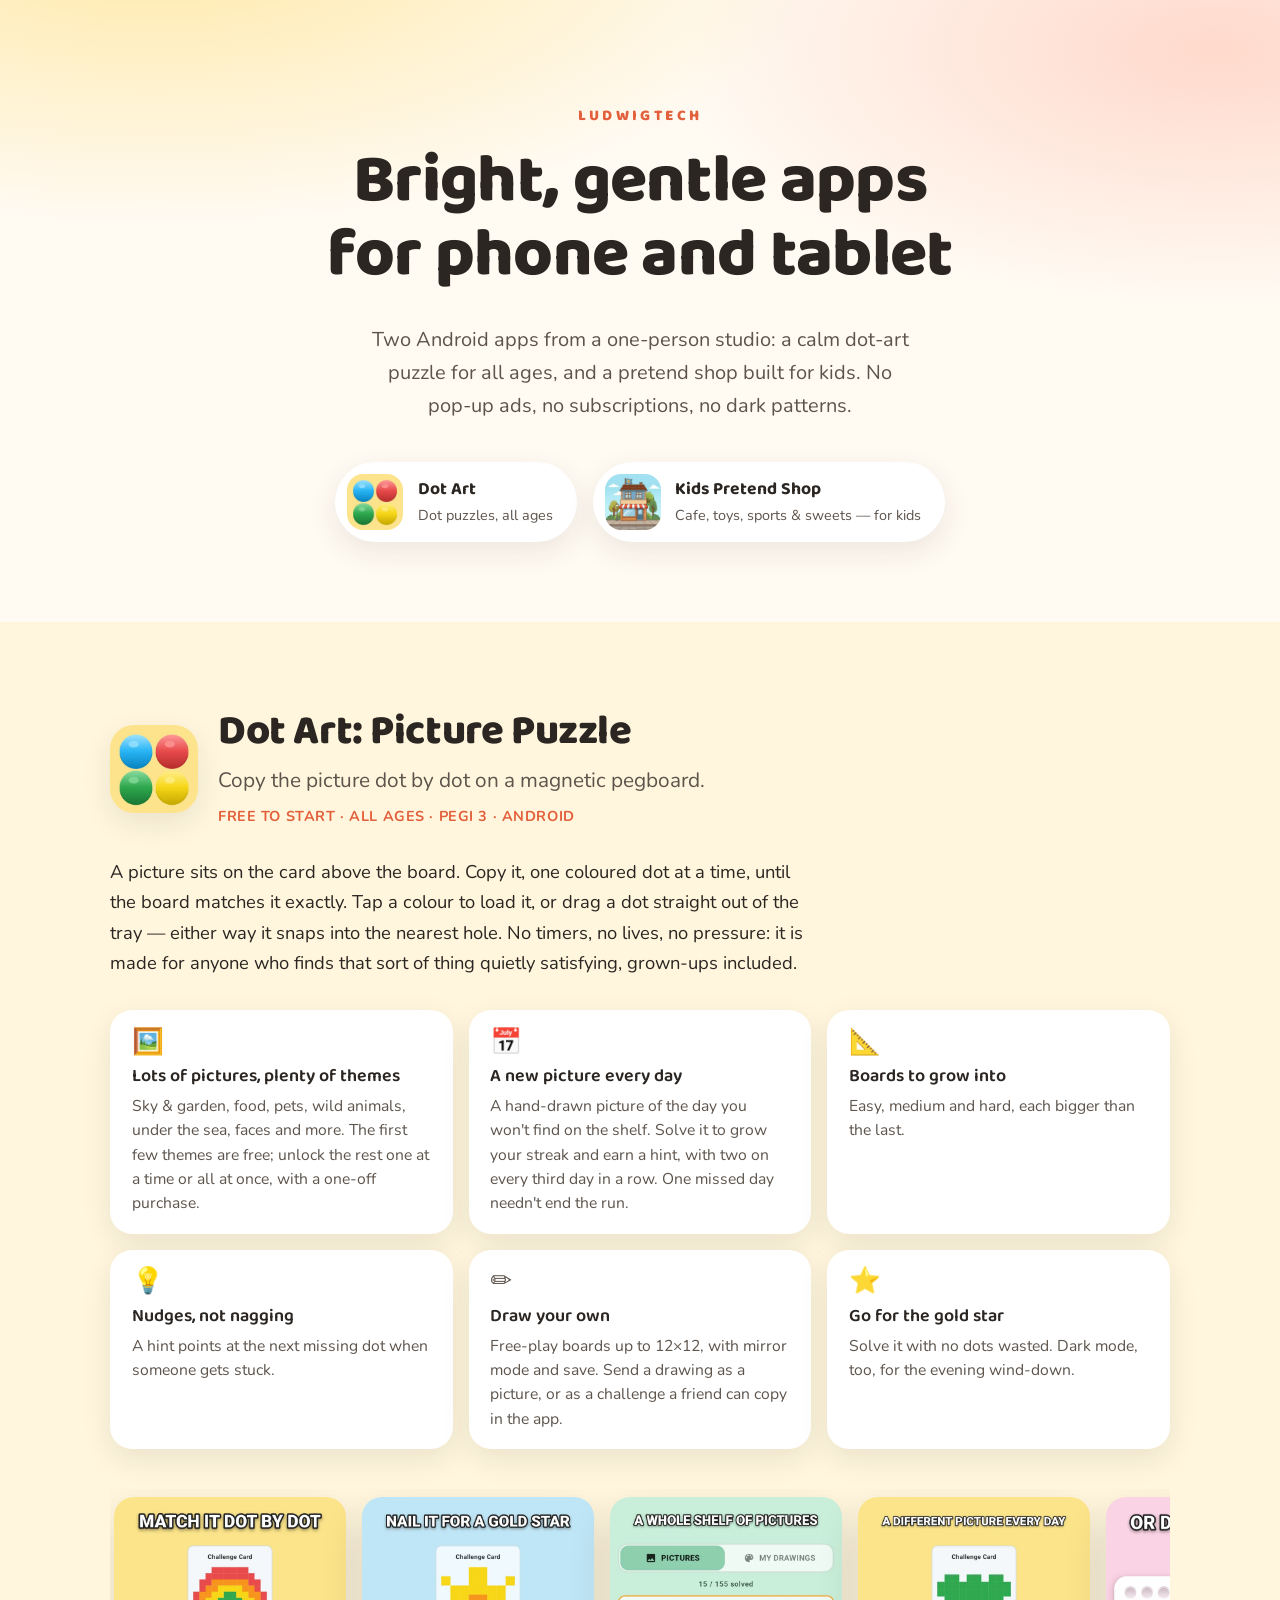
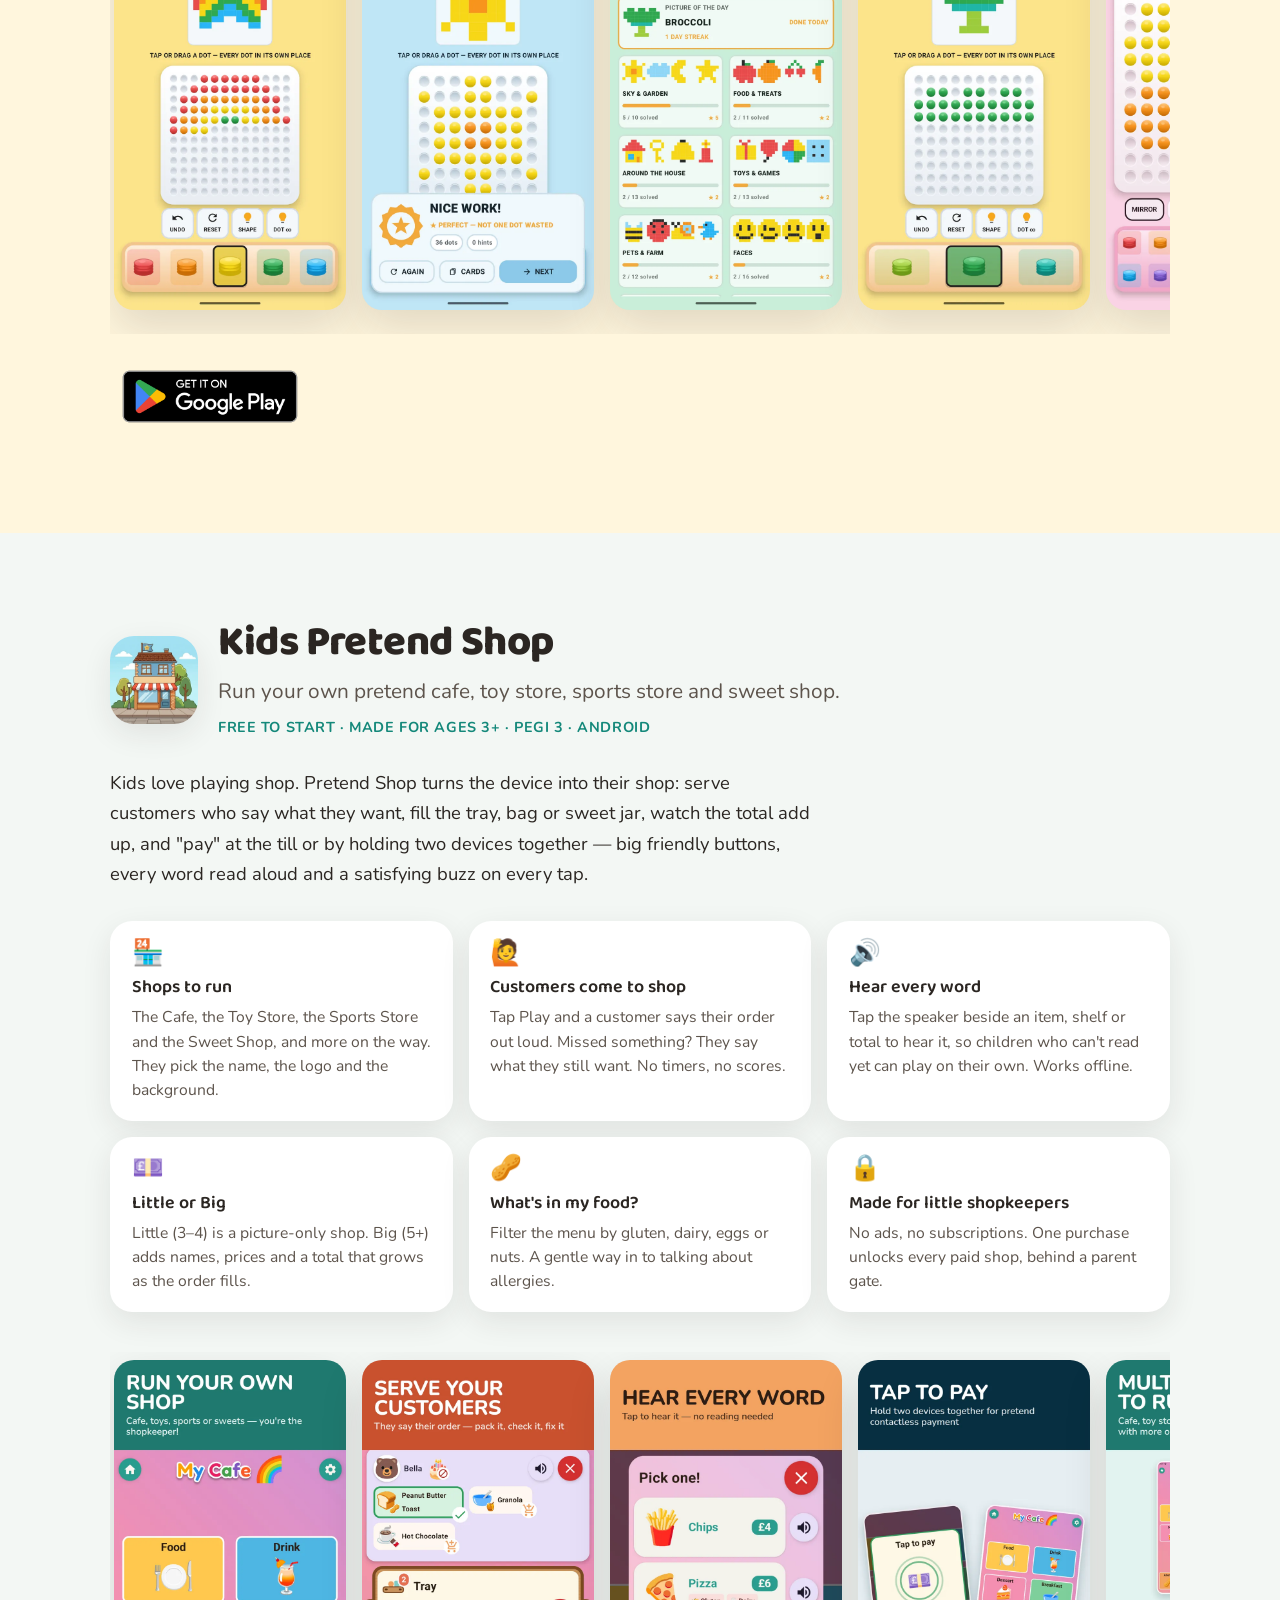
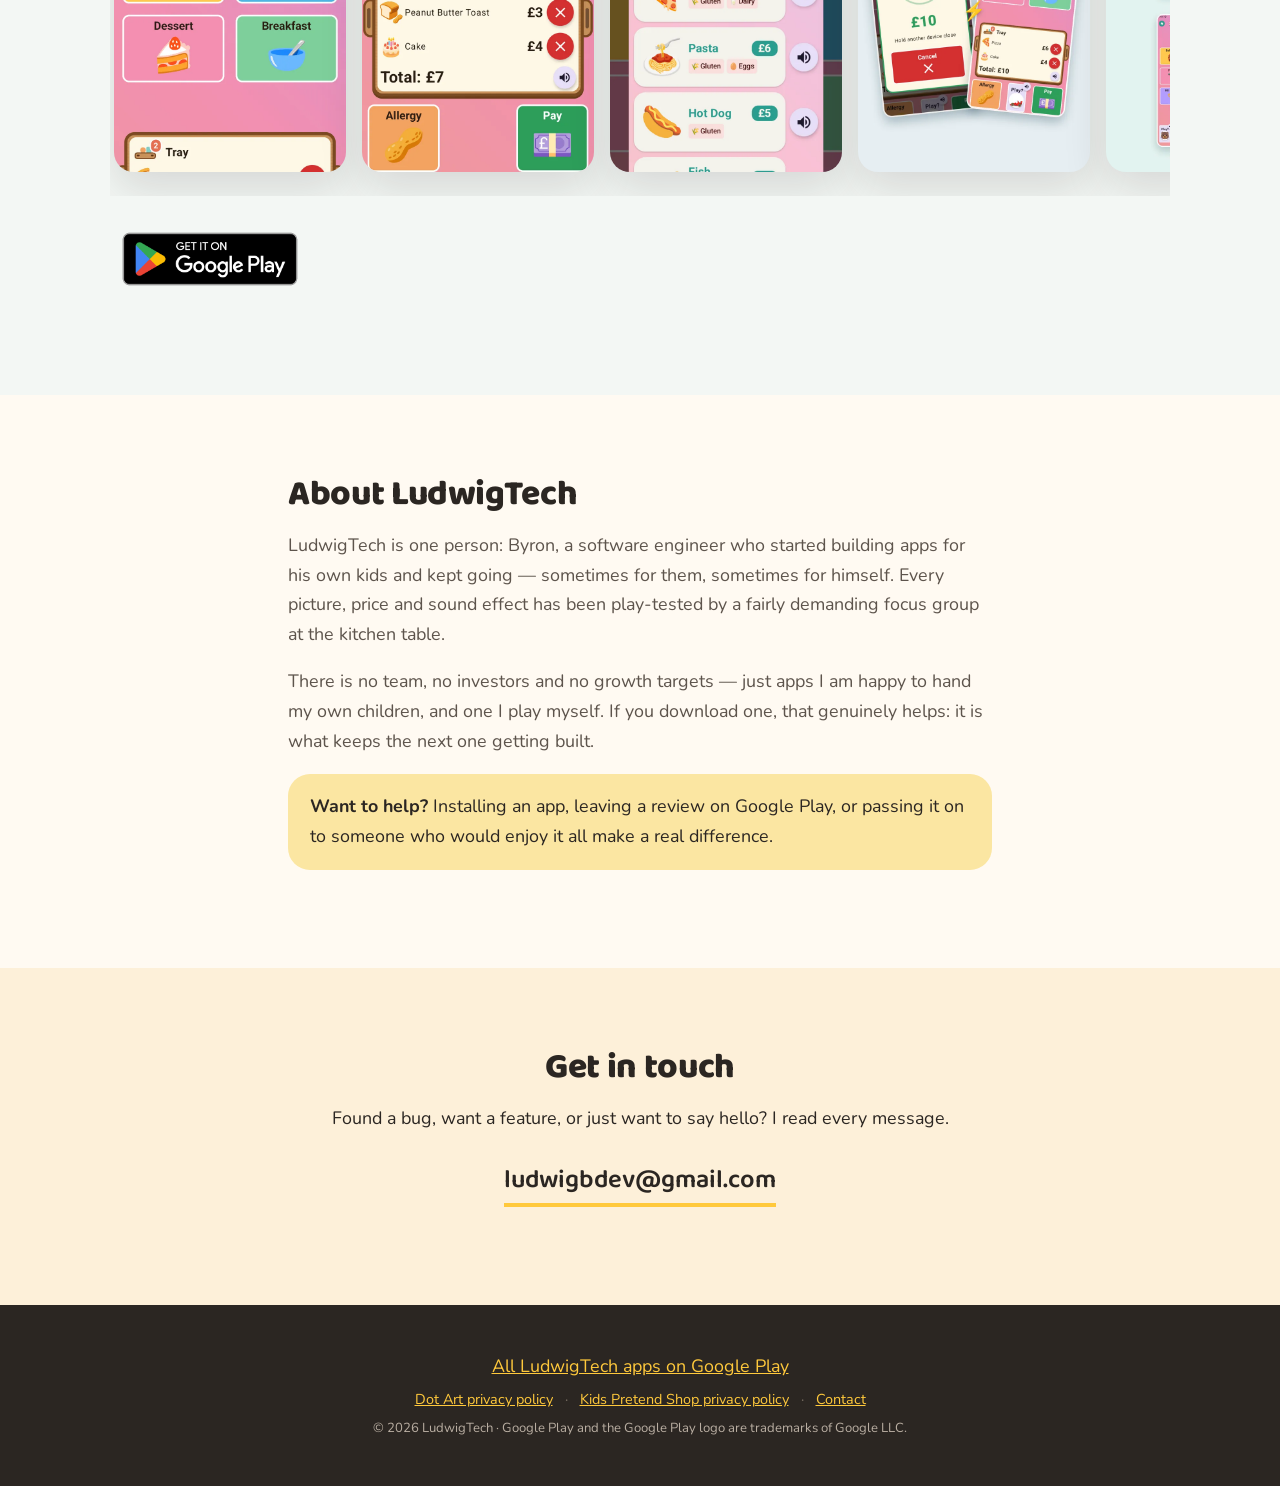
==== commit 8f697c15: "Update Kids Pretend Shop for 2.2: the Sweet Shop Name the Sweet Shop and its sweet jar in the hero, " ====
--- a/index.html
+++ b/index.html
@@ -54,7 +54,7 @@
       </a>
       <a class="hero-app" href="#pretend-shop">
         <img src="assets/icons/pretend-shop.webp" alt="" width="72" height="72" loading="eager">
-        <span><strong>Kids Pretend Shop</strong><em>Cafe, toys &amp; sports — for kids</em></span>
+        <span><strong>Kids Pretend Shop</strong><em>Cafe, toys, sports &amp; sweets — for kids</em></span>
       </a>
     </nav>
   </div>
@@ -114,35 +114,35 @@
         <img class="app-icon" src="assets/icons/pretend-shop.webp" alt="Kids Pretend Shop app icon" width="112" height="112" loading="lazy">
         <div>
           <h2 id="shop-title">Kids Pretend Shop</h2>
-          <p class="tagline">Run your own pretend cafe, toy store and sports store.</p>
+          <p class="tagline">Run your own pretend cafe, toy store, sports store and sweet shop.</p>
           <p class="meta">Free to start · Made for ages 3+ · PEGI 3 · Android</p>
         </div>
       </div>
 
       <p class="blurb">
         Kids love playing shop. Pretend Shop turns the device into their shop:
-        serve customers who say what they want, fill the tray or bag, watch the total
+        serve customers who say what they want, fill the tray, bag or sweet jar, watch the total
         add up, and "pay" at the till or by holding two devices together — big friendly
         buttons, every word read aloud and a satisfying buzz on every tap.
       </p>
 
       <ul class="features">
-        <li><span aria-hidden="true">🏪</span><strong>Three shops to run</strong>The Cafe, the Toy Store and the Sports Store, and more on the way. They pick the name, the logo and the background.</li>
+        <li><span aria-hidden="true">🏪</span><strong>Shops to run</strong>The Cafe, the Toy Store, the Sports Store and the Sweet Shop, and more on the way. They pick the name, the logo and the background.</li>
         <li><span aria-hidden="true">🙋</span><strong>Customers come to shop</strong>Tap Play and a customer says their order out loud. Missed something? They say what they still want. No timers, no scores.</li>
         <li><span aria-hidden="true">🔊</span><strong>Hear every word</strong>Tap the speaker beside an item, shelf or total to hear it, so children who can't read yet can play on their own. Works offline.</li>
         <li><span aria-hidden="true">💷</span><strong>Little or Big</strong>Little (3–4) is a picture-only shop. Big (5+) adds names, prices and a total that grows as the order fills.</li>
         <li><span aria-hidden="true">🥜</span><strong>What's in my food?</strong>Filter the menu by gluten, dairy, eggs or nuts. A gentle way in to talking about allergies.</li>
-        <li><span aria-hidden="true">🔒</span><strong>Made for little shopkeepers</strong>No ads, no subscriptions. One purchase unlocks the Toy Store and Sports Store, behind a parent gate.</li>
+        <li><span aria-hidden="true">🔒</span><strong>Made for little shopkeepers</strong>No ads, no subscriptions. One purchase unlocks every paid shop, behind a parent gate.</li>
       </ul>
 
       <div class="shots" role="group" aria-label="Kids Pretend Shop screenshots" tabindex="0">
         <img src="assets/shots/pretend-shop/01.webp" alt="The cafe counter with Food, Drink, Dessert and Breakfast buttons and an order in the tray" width="720" height="1280" loading="lazy">
-        <img src="assets/shots/pretend-shop/02.webp" alt="Bella the Bear's order card asking for pizza, a cupcake and berry juice, beside a tray adding up to ten pounds" width="720" height="1280" loading="lazy">
-        <img src="assets/shots/pretend-shop/03.webp" alt="A shelf of chips, pizza and spaghetti, each with a speaker button to hear its name" width="720" height="1280" loading="lazy">
+        <img src="assets/shots/pretend-shop/02.webp" alt="Bella the Bear's order card asking for peanut butter toast, granola and hot chocolate, beside a tray adding up to seven pounds" width="720" height="1280" loading="lazy">
+        <img src="assets/shots/pretend-shop/03.webp" alt="The Pick one! menu of chips, pizza, pasta and hot dog, each with its price, allergy labels and a speaker button to hear its name" width="720" height="1280" loading="lazy">
         <img src="assets/shots/pretend-shop/04.webp" alt="A ten pound tap-to-pay screen next to the cafe, for a pretend contactless payment" width="720" height="1280" loading="lazy">
-        <img src="assets/shots/pretend-shop/05.webp" alt="The cafe, toy shop and sports shop side by side" width="720" height="1280" loading="lazy">
+        <img src="assets/shots/pretend-shop/05.webp" alt="The cafe, toy shop, sports shop and sweet shop in a two-by-two grid" width="720" height="1280" loading="lazy">
         <img src="assets/shots/pretend-shop/06.webp" alt="The allergy picker with dairy and nuts ticked, hiding 21 items from the menu" width="720" height="1280" loading="lazy">
-        <img src="assets/shots/pretend-shop/07.webp" alt="Two customised shops — a cafe on a cloudy sky background and a sports store on bright blue" width="720" height="1280" loading="lazy">
+        <img src="assets/shots/pretend-shop/07.webp" alt="Two customised shops — a cafe on a cloudy sky background and a sports store on teal" width="720" height="1280" loading="lazy">
         <img src="assets/shots/pretend-shop/08.webp" alt="Made for little shopkeepers — no ads, no subscriptions and parent-gated purchases" width="720" height="1280" loading="lazy">
       </div>
 
